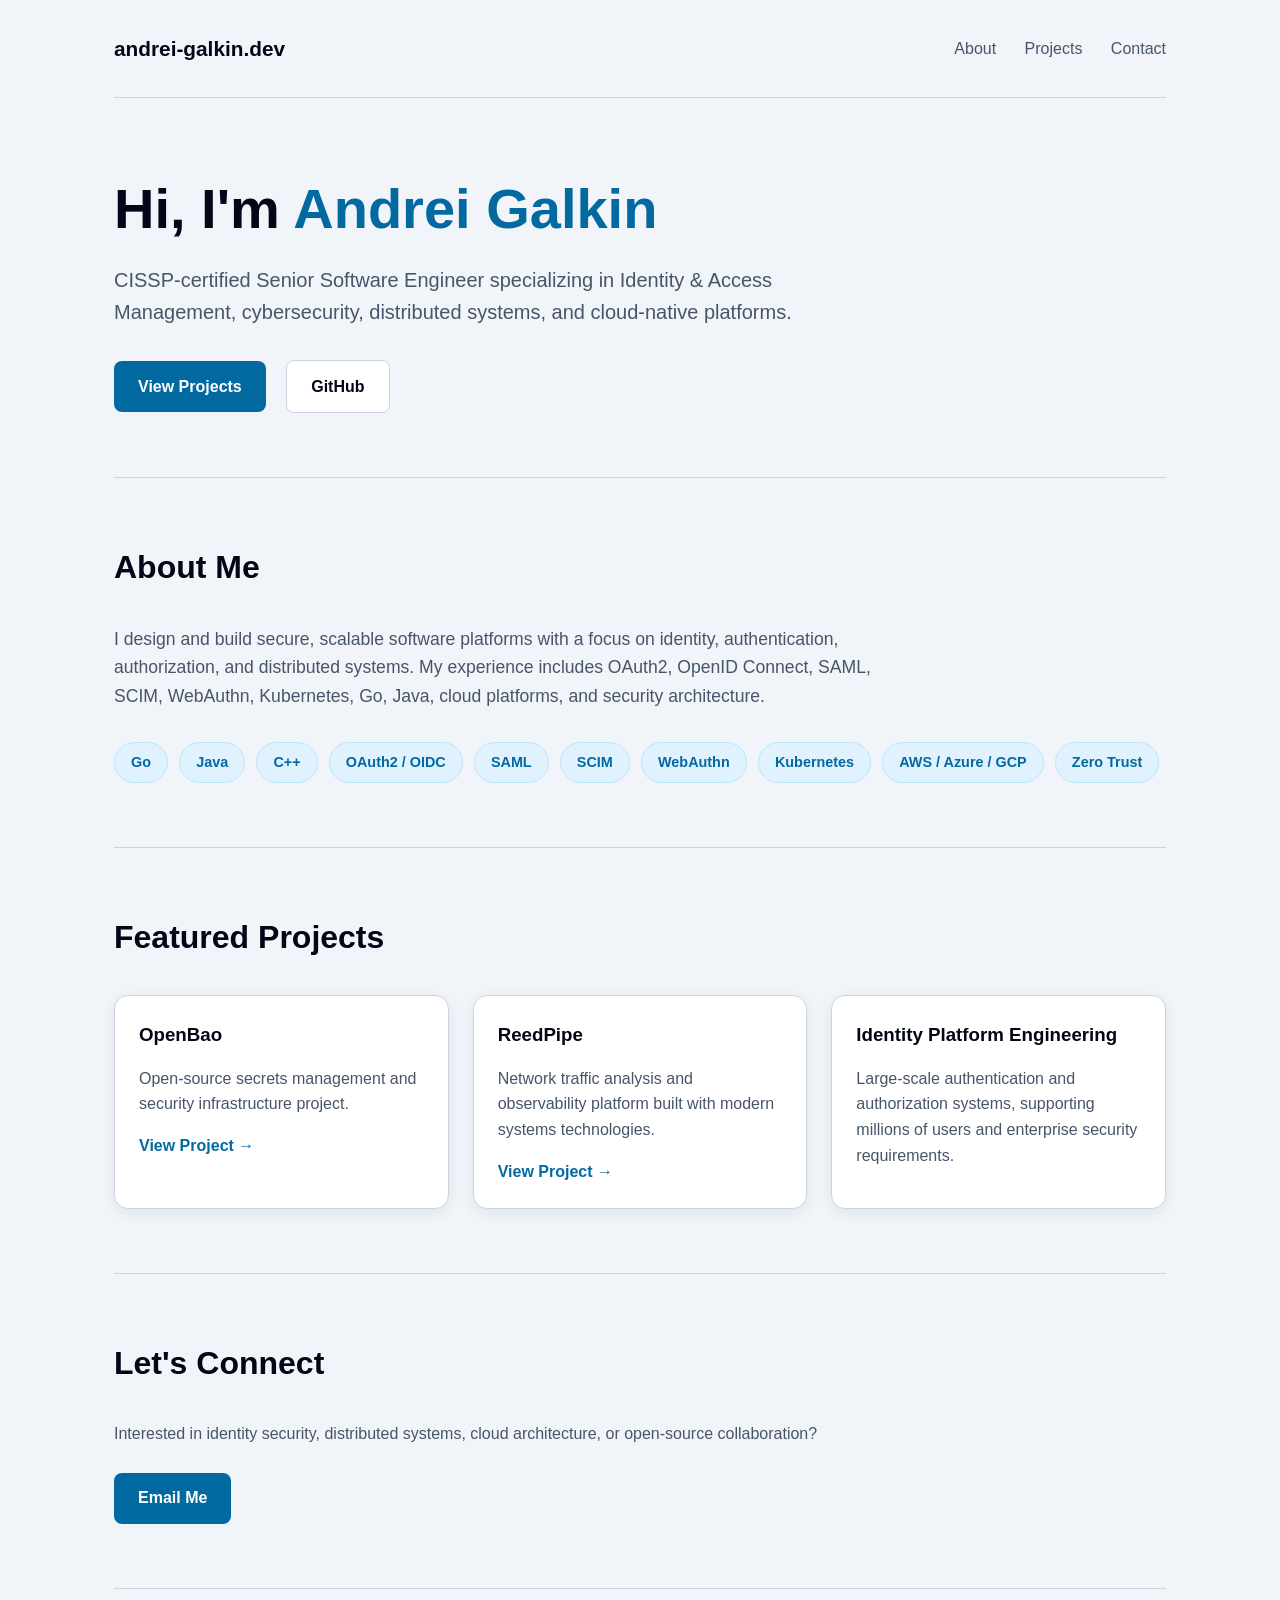
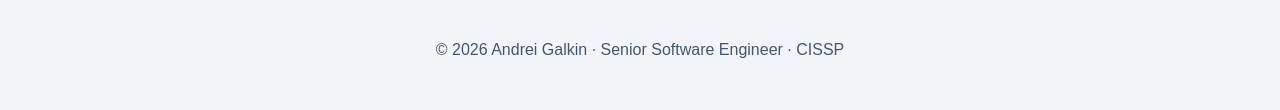
==== index.html @ 00a334cd "index page" ====
<!doctype html>
<html lang="en">
  <head>
    <meta charset="UTF-8" />

    <meta name="viewport" content="width=device-width, initial-scale=1.0" />

    <title>
      Andrei Galkin | Senior Software Engineer | Identity & Security
    </title>

    <meta
      name="description"
      content="Andrei Galkin is a CISSP-certified Senior Software Engineer specializing in identity platforms, cybersecurity, distributed systems, cloud-native technologies, and open-source projects."
    />

    <meta name="author" content="Andrei Galkin" />

    <meta
      property="og:title"
      content="Andrei Galkin | Senior Software Engineer"
    />
    <meta
      property="og:description"
      content="Identity, security, distributed systems, cloud-native engineering and open-source projects."
    />
    <meta property="og:url" content="https://andrei-galkin.dev" />

    <link rel="canonical" href="https://andrei-galkin.dev" />

    <style>
      :root {
        --bg: #f1f5f9;
        --card: #ffffff;
        --text: #0f172a;
        --heading: #020617;
        --muted: #475569;
        --border: #cbd5e1;
        --accent: #0369a1;
        --accent-light: #e0f2fe;
        --shadow: rgba(15, 23, 42, 0.08);
      }

      * {
        margin: 0;
        padding: 0;
        box-sizing: border-box;
      }

      body {
        font-family:
          Inter,
          -apple-system,
          BlinkMacSystemFont,
          "Segoe UI",
          Roboto,
          Helvetica,
          Arial,
          sans-serif;

        background: var(--bg);
        color: var(--text);
        line-height: 1.6;
      }

      .container {
        max-width: 1100px;
        margin: auto;
        padding: 0 1.5rem;
      }

      header {
        display: flex;
        justify-content: space-between;
        align-items: center;

        padding: 2rem 0;
      }

      .logo {
        font-size: 1.3rem;
        font-weight: 800;
        text-decoration: none;
        color: var(--heading);
      }

      nav a {
        color: var(--muted);
        text-decoration: none;
        margin-left: 1.5rem;
        font-weight: 500;
      }

      nav a:hover {
        color: var(--accent);
      }

      .hero {
        padding: 5rem 0 4rem;
      }

      .hero h1 {
        font-size: 3.5rem;
        line-height: 1.1;
        color: var(--heading);
      }

      .hero span {
        color: var(--accent);
      }

      .hero p {
        margin-top: 1.5rem;
        max-width: 750px;

        font-size: 1.25rem;
        color: var(--muted);
      }

      .buttons {
        margin-top: 2rem;
      }

      .btn {
        display: inline-block;

        background: var(--accent);
        color: white;

        padding: 0.8rem 1.5rem;

        border-radius: 8px;

        text-decoration: none;

        font-weight: 700;

        margin-right: 1rem;
      }

      .btn:hover {
        background: #075985;
      }

      .btn.secondary {
        background: white;

        color: var(--heading);

        border: 1px solid var(--border);
      }

      section {
        padding: 4rem 0;

        border-top: 1px solid var(--border);
      }

      h2 {
        color: var(--heading);

        font-size: 2rem;

        margin-bottom: 2rem;
      }

      .about {
        max-width: 800px;

        color: var(--muted);

        font-size: 1.1rem;
      }

      .skills {
        display: flex;

        flex-wrap: wrap;

        gap: 0.7rem;

        margin-top: 2rem;
      }

      .skill {
        background: var(--accent-light);

        color: var(--accent);

        border: 1px solid #bae6fd;

        padding: 0.5rem 1rem;

        border-radius: 999px;

        font-size: 0.9rem;

        font-weight: 600;
      }

      .projects {
        display: grid;

        grid-template-columns: repeat(auto-fit, minmax(280px, 1fr));

        gap: 1.5rem;
      }

      .card {
        background: var(--card);

        border: 1px solid var(--border);

        border-radius: 14px;

        padding: 1.5rem;

        box-shadow: 0 4px 15px var(--shadow);

        transition: 0.25s ease;
      }

      .card:hover {
        transform: translateY(-5px);

        box-shadow: 0 12px 30px rgba(15, 23, 42, 0.12);
      }

      .card h3 {
        color: var(--heading);
      }

      .card p {
        margin: 1rem 0;

        color: var(--muted);
      }

      .card a {
        color: var(--accent);

        font-weight: 600;

        text-decoration: none;
      }

      .contact {
        color: var(--muted);
      }

      footer {
        text-align: center;

        padding: 3rem 0;

        color: var(--muted);

        border-top: 1px solid var(--border);
      }

      @media (max-width: 700px) {
        header {
          flex-direction: column;

          gap: 1rem;
        }

        nav a {
          margin: 0 0.5rem;
        }

        .hero h1 {
          font-size: 2.5rem;
        }
      }
    </style>

    <script type="application/ld+json">
      {
        "@context": "https://schema.org",
        "@type": "Person",
        "name": "Andrei Galkin",
        "url": "https://andrei-galkin.dev",
        "jobTitle": "Senior Software Engineer",
        "sameAs": [
          "https://github.com/andrei-galkin",
          "https://www.linkedin.com/in/andrei-galkin-software-engineer/"
        ]
      }
    </script>
  </head>

  <body>
    <div class="container">
      <header>
        <a class="logo" href="/"> andrei-galkin.dev </a>

        <nav>
          <a href="#about">About</a>
          <a href="#projects">Projects</a>
          <a href="#contact">Contact</a>
        </nav>
      </header>

      <main>
        <section class="hero">
          <h1>Hi, I'm <span>Andrei Galkin</span></h1>

          <p>
            CISSP-certified Senior Software Engineer specializing in Identity &
            Access Management, cybersecurity, distributed systems, and
            cloud-native platforms.
          </p>

          <div class="buttons">
            <a class="btn" href="#projects"> View Projects </a>

            <a class="btn secondary" href="https://github.com/andrei-galkin">
              GitHub
            </a>
          </div>
        </section>

        <section id="about">
          <h2>About Me</h2>

          <p class="about">
            I design and build secure, scalable software platforms with a focus
            on identity, authentication, authorization, and distributed systems.
            My experience includes OAuth2, OpenID Connect, SAML, SCIM, WebAuthn,
            Kubernetes, Go, Java, cloud platforms, and security architecture.
          </p>

          <div class="skills">
            <span class="skill">Go</span>
            <span class="skill">Java</span>
            <span class="skill">C++</span>
            <span class="skill">OAuth2 / OIDC</span>
            <span class="skill">SAML</span>
            <span class="skill">SCIM</span>
            <span class="skill">WebAuthn</span>
            <span class="skill">Kubernetes</span>
            <span class="skill">AWS / Azure / GCP</span>
            <span class="skill">Zero Trust</span>
          </div>
        </section>

        <section id="projects">
          <h2>Featured Projects</h2>

          <div class="projects">
            <div class="card">
              <h3>OpenBao</h3>

              <p>
                Open-source secrets management and security infrastructure
                project.
              </p>

              <a href="https://github.com/openbao/openbao"> View Project → </a>
            </div>

            <div class="card">
              <h3>ReedPipe</h3>

              <p>
                Network traffic analysis and observability platform built with
                modern systems technologies.
              </p>

              <a href="https://github.com/andrei-galkin"> View Project → </a>
            </div>

            <div class="card">
              <h3>Identity Platform Engineering</h3>

              <p>
                Large-scale authentication and authorization systems, supporting
                millions of users and enterprise security requirements.
              </p>
            </div>
          </div>
        </section>

        <section id="contact">
          <h2>Let's Connect</h2>

          <p class="contact">
            Interested in identity security, distributed systems, cloud
            architecture, or open-source collaboration?
          </p>

          <br />

          <a class="btn" href="mailto:andron.galkin@gmail.com"> Email Me </a>
        </section>
      </main>

      <footer>© 2026 Andrei Galkin · Senior Software Engineer · CISSP</footer>
    </div>
  </body>
</html>
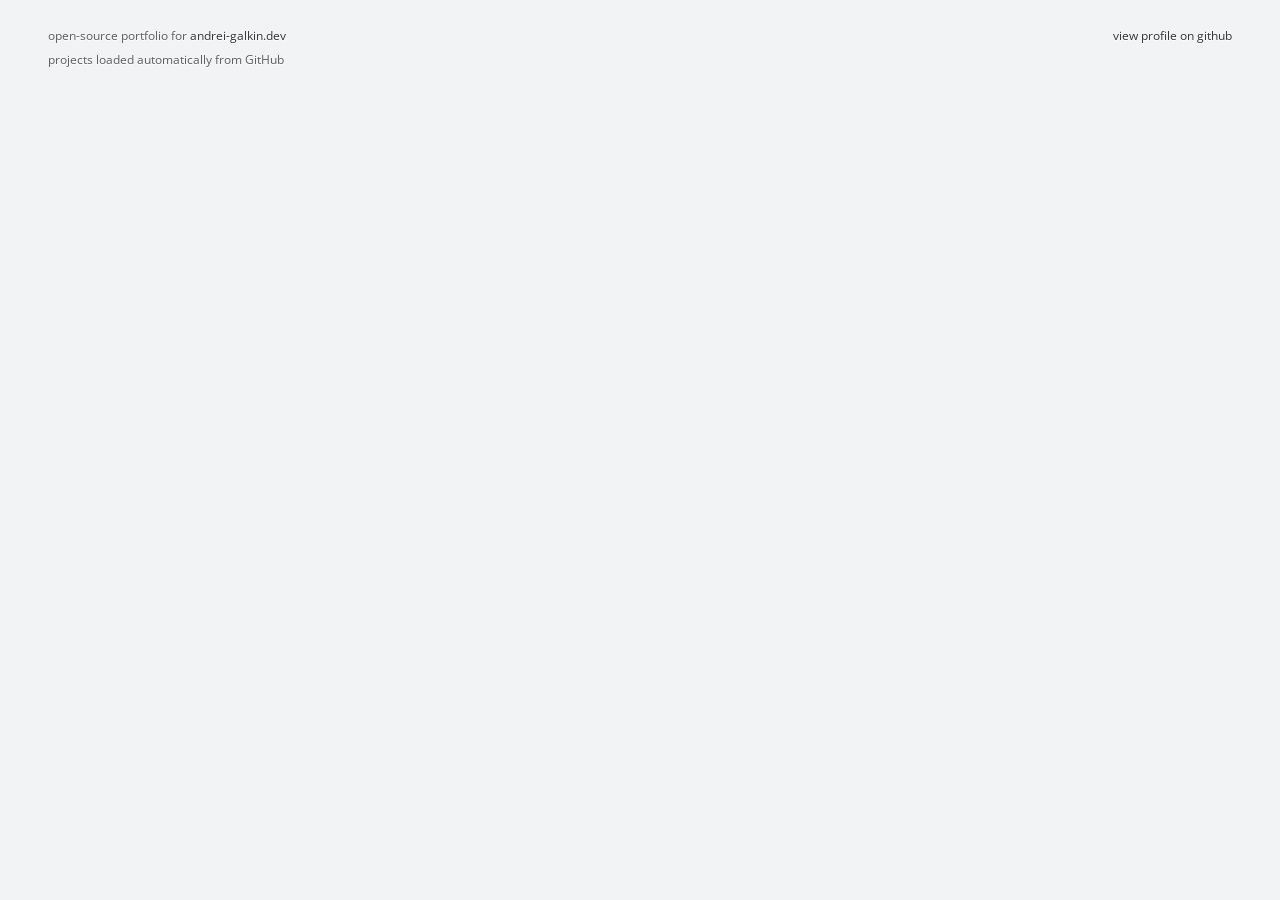
==== commit 5fc7382b: "my page update" ====
--- a/index.html
+++ b/index.html
@@ -1,402 +1,40 @@
-<!doctype html>
-<html lang="en">
-  <head>
-    <meta charset="UTF-8" />
-
-    <meta name="viewport" content="width=device-width, initial-scale=1.0" />
-
-    <title>
-      Andrei Galkin | Senior Software Engineer | Identity & Security
-    </title>
-
-    <meta
-      name="description"
-      content="Andrei Galkin is a CISSP-certified Senior Software Engineer specializing in identity platforms, cybersecurity, distributed systems, cloud-native technologies, and open-source projects."
-    />
-
-    <meta name="author" content="Andrei Galkin" />
-
-    <meta
-      property="og:title"
-      content="Andrei Galkin | Senior Software Engineer"
-    />
-    <meta
-      property="og:description"
-      content="Identity, security, distributed systems, cloud-native engineering and open-source projects."
-    />
-    <meta property="og:url" content="https://andrei-galkin.dev" />
-
-    <link rel="canonical" href="https://andrei-galkin.dev" />
-
-    <style>
-      :root {
-        --bg: #f1f5f9;
-        --card: #ffffff;
-        --text: #0f172a;
-        --heading: #020617;
-        --muted: #475569;
-        --border: #cbd5e1;
-        --accent: #0369a1;
-        --accent-light: #e0f2fe;
-        --shadow: rgba(15, 23, 42, 0.08);
-      }
-
-      * {
-        margin: 0;
-        padding: 0;
-        box-sizing: border-box;
-      }
-
-      body {
-        font-family:
-          Inter,
-          -apple-system,
-          BlinkMacSystemFont,
-          "Segoe UI",
-          Roboto,
-          Helvetica,
-          Arial,
-          sans-serif;
-
-        background: var(--bg);
-        color: var(--text);
-        line-height: 1.6;
-      }
-
-      .container {
-        max-width: 1100px;
-        margin: auto;
-        padding: 0 1.5rem;
-      }
-
-      header {
-        display: flex;
-        justify-content: space-between;
-        align-items: center;
-
-        padding: 2rem 0;
-      }
-
-      .logo {
-        font-size: 1.3rem;
-        font-weight: 800;
-        text-decoration: none;
-        color: var(--heading);
-      }
-
-      nav a {
-        color: var(--muted);
-        text-decoration: none;
-        margin-left: 1.5rem;
-        font-weight: 500;
-      }
-
-      nav a:hover {
-        color: var(--accent);
-      }
-
-      .hero {
-        padding: 5rem 0 4rem;
-      }
-
-      .hero h1 {
-        font-size: 3.5rem;
-        line-height: 1.1;
-        color: var(--heading);
-      }
-
-      .hero span {
-        color: var(--accent);
-      }
-
-      .hero p {
-        margin-top: 1.5rem;
-        max-width: 750px;
-
-        font-size: 1.25rem;
-        color: var(--muted);
-      }
-
-      .buttons {
-        margin-top: 2rem;
-      }
-
-      .btn {
-        display: inline-block;
-
-        background: var(--accent);
-        color: white;
-
-        padding: 0.8rem 1.5rem;
-
-        border-radius: 8px;
-
-        text-decoration: none;
-
-        font-weight: 700;
-
-        margin-right: 1rem;
-      }
-
-      .btn:hover {
-        background: #075985;
-      }
-
-      .btn.secondary {
-        background: white;
-
-        color: var(--heading);
-
-        border: 1px solid var(--border);
-      }
-
-      section {
-        padding: 4rem 0;
-
-        border-top: 1px solid var(--border);
-      }
-
-      h2 {
-        color: var(--heading);
-
-        font-size: 2rem;
-
-        margin-bottom: 2rem;
-      }
-
-      .about {
-        max-width: 800px;
-
-        color: var(--muted);
-
-        font-size: 1.1rem;
-      }
-
-      .skills {
-        display: flex;
-
-        flex-wrap: wrap;
-
-        gap: 0.7rem;
-
-        margin-top: 2rem;
-      }
-
-      .skill {
-        background: var(--accent-light);
-
-        color: var(--accent);
-
-        border: 1px solid #bae6fd;
-
-        padding: 0.5rem 1rem;
-
-        border-radius: 999px;
-
-        font-size: 0.9rem;
-
-        font-weight: 600;
-      }
-
-      .projects {
-        display: grid;
-
-        grid-template-columns: repeat(auto-fit, minmax(280px, 1fr));
-
-        gap: 1.5rem;
-      }
-
-      .card {
-        background: var(--card);
-
-        border: 1px solid var(--border);
-
-        border-radius: 14px;
-
-        padding: 1.5rem;
-
-        box-shadow: 0 4px 15px var(--shadow);
-
-        transition: 0.25s ease;
-      }
-
-      .card:hover {
-        transform: translateY(-5px);
-
-        box-shadow: 0 12px 30px rgba(15, 23, 42, 0.12);
-      }
-
-      .card h3 {
-        color: var(--heading);
-      }
-
-      .card p {
-        margin: 1rem 0;
-
-        color: var(--muted);
-      }
-
-      .card a {
-        color: var(--accent);
-
-        font-weight: 600;
-
-        text-decoration: none;
-      }
-
-      .contact {
-        color: var(--muted);
-      }
-
-      footer {
-        text-align: center;
-
-        padding: 3rem 0;
-
-        color: var(--muted);
-
-        border-top: 1px solid var(--border);
-      }
-
-      @media (max-width: 700px) {
-        header {
-          flex-direction: column;
-
-          gap: 1rem;
-        }
-
-        nav a {
-          margin: 0 0.5rem;
-        }
-
-        .hero h1 {
-          font-size: 2.5rem;
-        }
-      }
-    </style>
-
-    <script type="application/ld+json">
-      {
-        "@context": "https://schema.org",
-        "@type": "Person",
-        "name": "Andrei Galkin",
-        "url": "https://andrei-galkin.dev",
-        "jobTitle": "Senior Software Engineer",
-        "sameAs": [
-          "https://github.com/andrei-galkin",
-          "https://www.linkedin.com/in/andrei-galkin-software-engineer/"
-        ]
-      }
-    </script>
-  </head>
-
-  <body>
-    <div class="container">
-      <header>
-        <a class="logo" href="/"> andrei-galkin.dev </a>
-
-        <nav>
-          <a href="#about">About</a>
-          <a href="#projects">Projects</a>
-          <a href="#contact">Contact</a>
-        </nav>
-      </header>
-
-      <main>
-        <section class="hero">
-          <h1>Hi, I'm <span>Andrei Galkin</span></h1>
-
-          <p>
-            CISSP-certified Senior Software Engineer specializing in Identity &
-            Access Management, cybersecurity, distributed systems, and
-            cloud-native platforms.
-          </p>
-
-          <div class="buttons">
-            <a class="btn" href="#projects"> View Projects </a>
-
-            <a class="btn secondary" href="https://github.com/andrei-galkin">
-              GitHub
-            </a>
-          </div>
-        </section>
-
-        <section id="about">
-          <h2>About Me</h2>
-
-          <p class="about">
-            I design and build secure, scalable software platforms with a focus
-            on identity, authentication, authorization, and distributed systems.
-            My experience includes OAuth2, OpenID Connect, SAML, SCIM, WebAuthn,
-            Kubernetes, Go, Java, cloud platforms, and security architecture.
-          </p>
-
-          <div class="skills">
-            <span class="skill">Go</span>
-            <span class="skill">Java</span>
-            <span class="skill">C++</span>
-            <span class="skill">OAuth2 / OIDC</span>
-            <span class="skill">SAML</span>
-            <span class="skill">SCIM</span>
-            <span class="skill">WebAuthn</span>
-            <span class="skill">Kubernetes</span>
-            <span class="skill">AWS / Azure / GCP</span>
-            <span class="skill">Zero Trust</span>
-          </div>
-        </section>
-
-        <section id="projects">
-          <h2>Featured Projects</h2>
-
-          <div class="projects">
-            <div class="card">
-              <h3>OpenBao</h3>
-
-              <p>
-                Open-source secrets management and security infrastructure
-                project.
-              </p>
-
-              <a href="https://github.com/openbao/openbao"> View Project → </a>
-            </div>
-
-            <div class="card">
-              <h3>ReedPipe</h3>
-
-              <p>
-                Network traffic analysis and observability platform built with
-                modern systems technologies.
-              </p>
-
-              <a href="https://github.com/andrei-galkin"> View Project → </a>
-            </div>
-
-            <div class="card">
-              <h3>Identity Platform Engineering</h3>
-
-              <p>
-                Large-scale authentication and authorization systems, supporting
-                millions of users and enterprise security requirements.
-              </p>
-            </div>
-          </div>
-        </section>
-
-        <section id="contact">
-          <h2>Let's Connect</h2>
-
-          <p class="contact">
-            Interested in identity security, distributed systems, cloud
-            architecture, or open-source collaboration?
-          </p>
-
-          <br />
-
-          <a class="btn" href="mailto:andron.galkin@gmail.com"> Email Me </a>
-        </section>
-      </main>
-
-      <footer>© 2026 Andrei Galkin · Senior Software Engineer · CISSP</footer>
-    </div>
-  </body>
-</html>
+<!doctype html>
+<!--[if lt IE 7]>      <html class="ie6"> <![endif]-->
+<!--[if IE 7]>         <html class="ie7"> <![endif]-->
+<!--[if IE 8]>         <html class="ie8"> <![endif]-->
+<!--[if gt IE 8]><!--> <html lang="en"> <!--<![endif]-->
+<head>
+  <meta charset="utf-8">
+  <meta http-equiv="X-UA-Compatible" content="IE=edge,chrome=1">
+  <meta name="viewport" content="width=device-width, initial-scale=1">
+  <meta name="author" content="Andrei Galkin">
+  <meta name="description" content="Andrei Galkin's open-source portfolio and public GitHub projects.">
+  <meta property="og:title" content="Andrei Galkin">
+  <meta property="og:description" content="Andrei Galkin's Open Source Portfolio">
+  <meta property="og:image" content="https://avatars.githubusercontent.com/u/6404504?v=4">
+  <meta property="og:url" content="https://andrei-galkin.dev/">
+  <meta name="twitter:card" content="summary">
+  <meta name="twitter:title" content="Andrei Galkin">
+  <meta name="twitter:description" content="Andrei Galkin's Open Source Portfolio">
+  <title>Andrei Galkin - Portfolio</title>
+  <link rel="canonical" href="https://andrei-galkin.dev/">
+  <link href="https://fonts.googleapis.com/css?family=Open+Sans:400,700" rel="stylesheet" type="text/css">
+  <link rel="stylesheet" href="assets/css/style.css">
+  <script src="https://ajax.googleapis.com/ajax/libs/jquery/1.9.1/jquery.min.js"></script>
+  <script src="assets/js/aura.js"></script>
+  <script src="assets/js/app.js"></script>
+</head>
+<body>
+  <section class="container">
+    <div id="items" class="items">
+      <header data-aura-style="complete" data-aura-widget="user" data-aura-user="andrei-galkin"></header>
+      <ul data-aura-widget="repos" data-aura-user="andrei-galkin"></ul>
+    </div>
+    <footer class="footer">
+      <p class="float-right"><a href="https://github.com/andrei-galkin">view profile on github</a></p>
+      <p>open-source portfolio for <a href="https://andrei-galkin.dev/">andrei-galkin.dev</a></p>
+      <p>projects loaded automatically from GitHub</p>
+    </footer>
+  </section>
+</body>
+</html>
--- a/assets/css/style.css
+++ b/assets/css/style.css
@@ -0,0 +1 @@
+html,body,div,span,applet,object,iframe,h1,h2,h3,h4,h5,h6,p,blockquote,pre,a,abbr,acronym,address,big,cite,code,del,dfn,em,img,ins,kbd,q,s,samp,small,strike,strong,sub,sup,tt,var,b,u,i,center,dl,dt,dd,ol,ul,li,fieldset,form,label,legend,table,caption,tbody,tfoot,thead,tr,th,td,article,aside,canvas,details,embed,figure,figcaption,footer,header,hgroup,menu,nav,output,ruby,section,summary,time,mark,audio,video{margin:0;padding:0;border:0;font:inherit;font-size:100%;vertical-align:baseline}html{line-height:1}ol,ul{list-style:none}table{border-collapse:collapse;border-spacing:0}caption,th,td{text-align:left;font-weight:normal;vertical-align:middle}q,blockquote{quotes:none}q:before,q:after,blockquote:before,blockquote:after{content:"";content:none}a img{border:none}article,aside,details,figcaption,figure,footer,header,hgroup,menu,nav,section,summary{display:block}html{font-size:100%;line-height:1.5em}*{-webkit-box-sizing:border-box;-moz-box-sizing:border-box;box-sizing:border-box}body{font:16px/24px "Open sans",sans-serif;color:#333;text-rendering:optimizelegibility;-webkit-font-smoothing:antialiased;background-color:#f1f3f5}a{text-decoration:none}a:hover{color:#008cdd}strong{font-weight:bold}em{font-style:italic}.md{*zoom:1;display:block}.md:after{content:"";display:table;clear:both}.md .bd{overflow:hidden}.md .img{float:left;margin-right:20px}.md .img img{display:block}.md.md-10 .img{margin-right:10px}.md-rev{*zoom:1;display:block}.md-rev:after{content:"";display:table;clear:both}.md-rev .bd{overflow:hidden}.md-rev .img{float:right;margin-left:20px}.md-rev .img img{display:block}.md-rev.md-10 .img{margin-left:10px}.stat-number{font-size:1em;line-height:1.5em}.stat-label{font-size:0.75em;line-height:2em;display:block}.list-stat{position:relative;display:table;width:100%;table-layout:fixed;text-align:center}.list-stat .stat-number{font-size:1.25em;line-height:1.2em;display:block}.list-stat .stat-label{font-size:0.75em;line-height:2em;opacity:.75}.list-stat li{position:relative;display:table-cell}.list-stat li+li:before{content:"";position:absolute;top:0px;bottom:0px;left:0px;width:1px;background:rgba(0,0,0,0.05)}.btn{font-family:inherit;font-size:100%;margin:0;line-height:normal;text-transform:none;-webkit-appearance:none;position:relative;margin-bottom:0em;font-size:0.8125em;line-height:1.846153846153846em;border-width:0em;border-style:solid;padding:1.125em;-webkit-background-clip:padding;-moz-background-clip:padding;background-clip:padding-box;display:inline-block;border-radius:4px;cursor:pointer;width:auto;text-decoration:none;text-shadow:none!important;box-shadow:inset 0 0 0 1px #004b77,inset 0 2px 0 0 #2bb1ff;background-color:#008cdd;background-image:-webkit-gradient(linear, 50% 0%, 50% 100%, color-stop(0%, rgba(255,255,255,0.1)), color-stop(100%, rgba(0,0,0,0.1)));background-image:-webkit-linear-gradient(rgba(255,255,255,0.1),rgba(0,0,0,0.1));background-image:-moz-linear-gradient(rgba(255,255,255,0.1),rgba(0,0,0,0.1));background-image:-o-linear-gradient(rgba(255,255,255,0.1),rgba(0,0,0,0.1));background-image:linear-gradient(rgba(255,255,255,0.1),rgba(0,0,0,0.1));border-color:#004b77;color:#fff}.btn:hover{box-shadow:inset 0 0 0 1px #004b77,inset 0 2px 0 0 #009cf7;background-color:#007cc4;color:#fff}.btn:active{-webkit-box-shadow:inset 0 0 0 1px #004b77,inset 0 0 9px 4px #0072b4,inset 0 0 9px 4px #0072b4;-moz-box-shadow:inset 0 0 0 1px #004b77,inset 0 0 9px 4px #0072b4,inset 0 0 9px 4px #0072b4;box-shadow:inset 0 0 0 1px #004b77,inset 0 0 9px 4px #0072b4,inset 0 0 9px 4px #0072b4}.btn:hover{text-decoration:none}.btn.small{font-size:0.75em;line-height:2em;border-width:0em;border-style:solid;padding:0.75em;padding-left:1em;padding-right:1em}.btn.large{font-size:1em;line-height:1.5em;border-width:0em;border-style:solid;padding:1.125em;padding-left:1.5em;padding-right:1.5em}.btn.big{font-size:1.25em;line-height:1.2em;border-width:0em;border-style:solid;padding:0.75em;padding-left:2.5em;padding-right:2.5em}.btn.block{display:block}[class*="btn"]+[class*="btn"]{margin-left:.5em}.float-right{float:right}.float-left{float:left}.upper{text-transform:uppercase}.small,small{font-size:0.6875em;line-height:2.1818181818181817em}.align-right{text-align:right}.align-left{text-align:left}.align-center,.btn{text-align:center}.bold,.btn,.meta,.item .title,.item--profile .front .profile-name,.profile-name{font-weight:bold}.italic{font-style:italic}.stat-label,.simple-list--complete li,.list p,.item .title,.item .url,.item--profile .front .profile-name,.profile-name,.profile-meta,.profile-company{text-overflow:ellipsis;overflow:hidden;white-space:nowrap}.stat-label,.simple-list li,.item .simple-list--complete li a,.item .date,.profile-meta,.profile-company{color:#909090}.meta{color:#b2b2b2}.footer,.list,.item .description{color:#5d5d5d}.bar-title a,.item--profile .front .profile-name{color:#fff}.icon{text-indent:-119988px;overflow:hidden;text-align:left;width:16px;height:16px;display:block;float:left;background-color:transparent;background-position:0 0;background-repeat:no-repeat;font-size:1px;line-height:1px;vertical-align:middle}i.icon,img.icon{display:inline-block;float:none;text-indent:0;max-width:none}.icon-sprite,.icon-fork,.icon-star{background:url('../images/icon-s36a4c966bb.png') no-repeat}.icon-fork{background-position:0 0;height:16px;width:16px}.icon-star{background-position:0 -16px;height:16px;width:16px}.container{margin:1em}.footer{max-width:76em;margin:0 auto;text-shadow:0 1px 0 #fff;padding:0 1em}.footer p{font-size:0.75em;line-height:2em}.footer a{color:#333}.footer a:hover{text-decoration:underline}.items{*zoom:1;padding:0.5em 0 0 0.5em;max-width:76em;margin:0 auto}.items:after{content:"";display:table;clear:both}.items [aura-hull-widget]{display:inline}.shape{position:relative;width:100%}.item{padding:0 0.5em 0.5em 0}.item .content{padding:1em}.item .content>:last-child{margin-bottom:0em}.item:hover .title,.item .content a:not(.btn){color:#008cdd}.item-content{-webkit-background-clip:padding;-moz-background-clip:padding;background-clip:padding-box;overflow:hidden;background-color:#fff;border:1px solid #ddd;box-shadow:0 1px 1px rgba(0,0,0,0.05);border-radius:4px;display:block}.item-content[data-href]{cursor:pointer}.bar{background-color:#98a7b5;color:#fff;padding:1em;border:4px 4px 0 0}.bar-title{font-size:1em;line-height:1.5em}.bar-title a{font-size:0.8125em;line-height:1.846153846153846em;opacity:.7}.bar-title a:hover{opacity:1}.metas{background-image:-webkit-gradient(linear, 50% 0%, 50% 100%, color-stop(0%, rgba(255,255,255,0)), color-stop(100%, rgba(255,255,255,0.5)));background-image:-webkit-linear-gradient(rgba(255,255,255,0),rgba(255,255,255,0.5));background-image:-moz-linear-gradient(rgba(255,255,255,0),rgba(255,255,255,0.5));background-image:-o-linear-gradient(rgba(255,255,255,0),rgba(255,255,255,0.5));background-image:linear-gradient(rgba(255,255,255,0),rgba(255,255,255,0.5));padding:0 1em;border-top:1px solid #ddd;background-color:#f1f3f5;background-size:100% 1.1875em;background-repeat:no-repeat;background-position:0 100%;box-shadow:inset 0 1px 0 #fff,0 1px 1px rgba(0,0,0,0.05);text-shadow:0 1px 0 rgba(255,255,255,0.5);border-radius:0 0 4px 4px}.meta{position:relative;font-size:0.75em;line-height:2em;display:inline-block;padding:0.5em 0}.meta+.meta{margin-left:1em}.meta--fork .icon-fork{position:relative;top:-2px;opacity:.25}.meta--star .icon-star{position:relative;top:-2px;opacity:.25}.simple-list li{margin-bottom:0.375em;font-size:1em;line-height:1.5em}.simple-list li span{font-size:0.875em;line-height:1.7142857142857142em}.simple-list--complete li{font-size:0.8125em;line-height:1.846153846153846em;margin-bottom:0.15000000000000002em}.simple-list--complete .icon{opacity:.25;margin-right:6px;position:relative;top:-2px}.list{margin-top:0.75em;margin-bottom:0em}.list li{margin-bottom:0.375em}.list .list-title{font-size:0.875em;line-height:1.7142857142857142em}.list p{font-size:0.6875em;line-height:2.1818181818181817em;margin-bottom:0em}.item .title{font-size:1em;line-height:1.5em;color:#333;margin-bottom:0em}.item .url{font-size:0.75em;line-height:2em;margin-bottom:0em;color:#008cdd;display:inline-block;max-width:100%}.item .url:hover{text-decoration:underline}.item .date{margin-bottom:0em;display:block}.item .description{font-size:0.875em;line-height:1.7142857142857142em;margin-top:0.75em;margin-bottom:0em}.item .description+.date{margin-top:0.75em}.item--centered .shape{height:0;padding:0 0 50% 0}.item--centered .content{position:absolute;top:0px;left:0px;text-align:center;padding:0;width:100%;height:100%}.item--centered .content:before{content:'';display:inline-block;height:100%;vertical-align:middle;margin-right:-0.25em}.item--centered .item-content{position:absolute;top:0px;right:0px;bottom:0px;left:0px}.item--centered .centered{display:inline-block;vertical-align:middle}.item--profile{position:relative;-webkit-perspective:800px;-moz-perspective:800px;-ms-perspective:800px;-o-perspective:800px;perspective:800px;z-index:4}.item--profile.item--profile--complete{cursor:pointer}.item--profile.flipped .shape{-webkit-transform:rotateY(-180deg);-moz-transform:rotateY(-180deg);-ms-transform:rotateY(-180deg);-o-transform:rotateY(-180deg);transform:rotateY(-180deg)}.item--profile .shape{height:0;padding:0 0 100% 0;-webkit-transform-style:preserve-3d;-moz-transform-style:preserve-3d;-ms-transform-style:preserve-3d;-o-transform-style:preserve-3d;transform-style:preserve-3d;-webkit-transition:-webkit-transform 500ms ease-in-out;-moz-transition:-moz-transform 500ms ease-in-out;-o-transition:-o-transform 500ms ease-in-out;transition:transform 500ms ease-in-out}.item--profile .item-content{-webkit-backface-visibility:hidden;-moz-backface-visibility:hidden;-ms-backface-visibility:hidden;-o-backface-visibility:hidden;backface-visibility:hidden}.item--profile .front{z-index:1}.item--profile .back{-webkit-transform:rotateY(-180deg);-moz-transform:rotateY(-180deg);-ms-transform:rotateY(-180deg);-o-transform:rotateY(-180deg);transform:rotateY(-180deg);background:#fff;z-index:2}.item--profile .content{position:absolute;top:0px;left:0px;width:100%;height:100%}.item--profile .item-content{position:absolute;top:0px;right:0px;bottom:0px;left:0px;background-position:50% 50%;background-repeat:no-repeat;background-size:cover}.item--profile .front .profile-name{font-size:1.125em;line-height:1.3333333333333333em;padding:0.5em}.profile-gradient{position:absolute;bottom:0px;left:0px;background-image:-webkit-gradient(linear, 50% 0%, 50% 100%, color-stop(0%, transparent), color-stop(100%, rgba(0,0,0,0.3)));background-image:-webkit-linear-gradient(transparent,rgba(0,0,0,0.3));background-image:-moz-linear-gradient(transparent,rgba(0,0,0,0.3));background-image:-o-linear-gradient(transparent,rgba(0,0,0,0.3));background-image:linear-gradient(transparent,rgba(0,0,0,0.3));-webkit-transform:translateZ(0);-moz-transform:translateZ(0);-ms-transform:translateZ(0);-o-transform:translateZ(0);transform:translateZ(0);color:#fff;width:100%;border-radius:0 0 4px 4px;padding:0.5em}.profile-header{margin-bottom:0.75em}.profil-external{opacity:.25}.profil-external:hover{opacity:.5}.profile-picture{position:relative;-webkit-background-clip:padding;-moz-background-clip:padding;background-clip:padding-box;display:block;width:50px;height:50px;border-radius:4px;overflow:hidden;box-shadow:0 1px 1px #fff}.profile-picture:before{position:absolute;top:0px;right:0px;bottom:0px;left:0px;content:"";display:block;border-radius:4px;box-shadow:inset 0 1px 1px rgba(0,0,0,0.25);z-index:2}.profile-picture img{position:relative;border-radius:4px;z-index:1;display:block;max-width:100%}.profile-name{font-size:1em;line-height:1.5em;margin-top:0.15000000000000002em;color:#333}.profile-meta,.profile-company{font-size:0.8125em;line-height:1.3846153846153846em;display:block}.list-stat--complete{margin-top:0em;padding-top:0.75em;padding-bottom:0.75em;margin-bottom:0em}@media all and (min-width: 33em){.item{width:50%;float:left}.item--centered .shape,.shape{height:0;padding:0 0 100% 0}.item-content{position:absolute;top:0px;right:0px;bottom:0px;left:0px}.item-content footer{position:absolute;right:0px;bottom:0px;left:0px}}@media all and (min-width: 44em){.item{width:33.3333333%}.item--wide{width:66.6666666666%}.item--wide .shape{padding:0 0 50% 0}}@media all and (min-width: 66em){.item{width:25%}.item--wide{width:50%}}
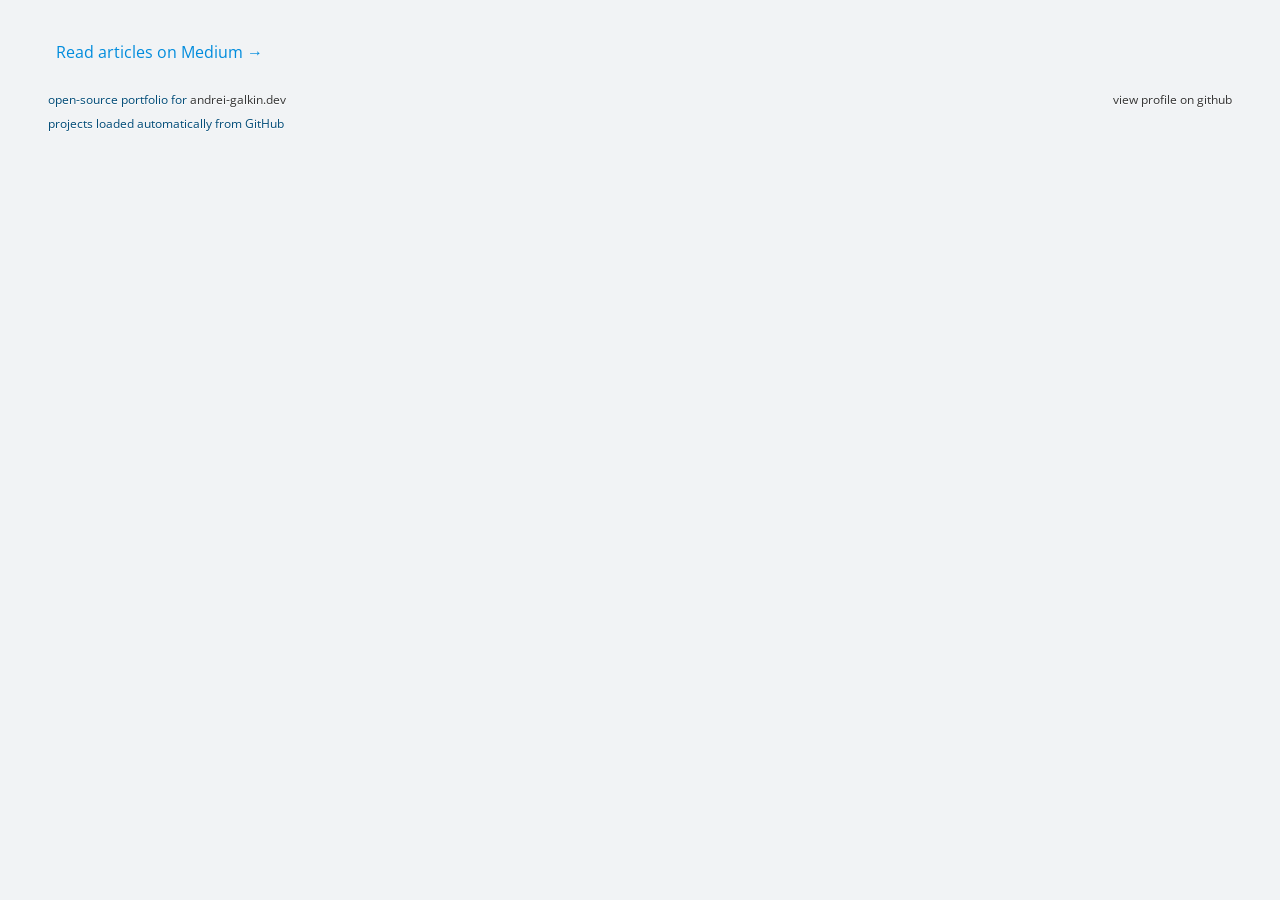
==== commit cb2f6041: "Add articles widget and integrate Medium RSS feed for dynamic content" ====
--- a/index.html
+++ b/index.html
@@ -29,6 +29,7 @@
     <div id="items" class="items">
       <header data-aura-style="complete" data-aura-widget="user" data-aura-user="andrei-galkin"></header>
       <ul data-aura-widget="repos" data-aura-user="andrei-galkin"></ul>
+      <ul data-aura-widget="articles"></ul>
     </div>
     <footer class="footer">
       <p class="float-right"><a href="https://github.com/andrei-galkin">view profile on github</a></p>
--- a/assets/css/style.css
+++ b/assets/css/style.css
@@ -1 +1,938 @@
-html,body,div,span,applet,object,iframe,h1,h2,h3,h4,h5,h6,p,blockquote,pre,a,abbr,acronym,address,big,cite,code,del,dfn,em,img,ins,kbd,q,s,samp,small,strike,strong,sub,sup,tt,var,b,u,i,center,dl,dt,dd,ol,ul,li,fieldset,form,label,legend,table,caption,tbody,tfoot,thead,tr,th,td,article,aside,canvas,details,embed,figure,figcaption,footer,header,hgroup,menu,nav,output,ruby,section,summary,time,mark,audio,video{margin:0;padding:0;border:0;font:inherit;font-size:100%;vertical-align:baseline}html{line-height:1}ol,ul{list-style:none}table{border-collapse:collapse;border-spacing:0}caption,th,td{text-align:left;font-weight:normal;vertical-align:middle}q,blockquote{quotes:none}q:before,q:after,blockquote:before,blockquote:after{content:"";content:none}a img{border:none}article,aside,details,figcaption,figure,footer,header,hgroup,menu,nav,section,summary{display:block}html{font-size:100%;line-height:1.5em}*{-webkit-box-sizing:border-box;-moz-box-sizing:border-box;box-sizing:border-box}body{font:16px/24px "Open sans",sans-serif;color:#333;text-rendering:optimizelegibility;-webkit-font-smoothing:antialiased;background-color:#f1f3f5}a{text-decoration:none}a:hover{color:#008cdd}strong{font-weight:bold}em{font-style:italic}.md{*zoom:1;display:block}.md:after{content:"";display:table;clear:both}.md .bd{overflow:hidden}.md .img{float:left;margin-right:20px}.md .img img{display:block}.md.md-10 .img{margin-right:10px}.md-rev{*zoom:1;display:block}.md-rev:after{content:"";display:table;clear:both}.md-rev .bd{overflow:hidden}.md-rev .img{float:right;margin-left:20px}.md-rev .img img{display:block}.md-rev.md-10 .img{margin-left:10px}.stat-number{font-size:1em;line-height:1.5em}.stat-label{font-size:0.75em;line-height:2em;display:block}.list-stat{position:relative;display:table;width:100%;table-layout:fixed;text-align:center}.list-stat .stat-number{font-size:1.25em;line-height:1.2em;display:block}.list-stat .stat-label{font-size:0.75em;line-height:2em;opacity:.75}.list-stat li{position:relative;display:table-cell}.list-stat li+li:before{content:"";position:absolute;top:0px;bottom:0px;left:0px;width:1px;background:rgba(0,0,0,0.05)}.btn{font-family:inherit;font-size:100%;margin:0;line-height:normal;text-transform:none;-webkit-appearance:none;position:relative;margin-bottom:0em;font-size:0.8125em;line-height:1.846153846153846em;border-width:0em;border-style:solid;padding:1.125em;-webkit-background-clip:padding;-moz-background-clip:padding;background-clip:padding-box;display:inline-block;border-radius:4px;cursor:pointer;width:auto;text-decoration:none;text-shadow:none!important;box-shadow:inset 0 0 0 1px #004b77,inset 0 2px 0 0 #2bb1ff;background-color:#008cdd;background-image:-webkit-gradient(linear, 50% 0%, 50% 100%, color-stop(0%, rgba(255,255,255,0.1)), color-stop(100%, rgba(0,0,0,0.1)));background-image:-webkit-linear-gradient(rgba(255,255,255,0.1),rgba(0,0,0,0.1));background-image:-moz-linear-gradient(rgba(255,255,255,0.1),rgba(0,0,0,0.1));background-image:-o-linear-gradient(rgba(255,255,255,0.1),rgba(0,0,0,0.1));background-image:linear-gradient(rgba(255,255,255,0.1),rgba(0,0,0,0.1));border-color:#004b77;color:#fff}.btn:hover{box-shadow:inset 0 0 0 1px #004b77,inset 0 2px 0 0 #009cf7;background-color:#007cc4;color:#fff}.btn:active{-webkit-box-shadow:inset 0 0 0 1px #004b77,inset 0 0 9px 4px #0072b4,inset 0 0 9px 4px #0072b4;-moz-box-shadow:inset 0 0 0 1px #004b77,inset 0 0 9px 4px #0072b4,inset 0 0 9px 4px #0072b4;box-shadow:inset 0 0 0 1px #004b77,inset 0 0 9px 4px #0072b4,inset 0 0 9px 4px #0072b4}.btn:hover{text-decoration:none}.btn.small{font-size:0.75em;line-height:2em;border-width:0em;border-style:solid;padding:0.75em;padding-left:1em;padding-right:1em}.btn.large{font-size:1em;line-height:1.5em;border-width:0em;border-style:solid;padding:1.125em;padding-left:1.5em;padding-right:1.5em}.btn.big{font-size:1.25em;line-height:1.2em;border-width:0em;border-style:solid;padding:0.75em;padding-left:2.5em;padding-right:2.5em}.btn.block{display:block}[class*="btn"]+[class*="btn"]{margin-left:.5em}.float-right{float:right}.float-left{float:left}.upper{text-transform:uppercase}.small,small{font-size:0.6875em;line-height:2.1818181818181817em}.align-right{text-align:right}.align-left{text-align:left}.align-center,.btn{text-align:center}.bold,.btn,.meta,.item .title,.item--profile .front .profile-name,.profile-name{font-weight:bold}.italic{font-style:italic}.stat-label,.simple-list--complete li,.list p,.item .title,.item .url,.item--profile .front .profile-name,.profile-name,.profile-meta,.profile-company{text-overflow:ellipsis;overflow:hidden;white-space:nowrap}.stat-label,.simple-list li,.item .simple-list--complete li a,.item .date,.profile-meta,.profile-company{color:#909090}.meta{color:#b2b2b2}.footer,.list,.item .description{color:#5d5d5d}.bar-title a,.item--profile .front .profile-name{color:#fff}.icon{text-indent:-119988px;overflow:hidden;text-align:left;width:16px;height:16px;display:block;float:left;background-color:transparent;background-position:0 0;background-repeat:no-repeat;font-size:1px;line-height:1px;vertical-align:middle}i.icon,img.icon{display:inline-block;float:none;text-indent:0;max-width:none}.icon-sprite,.icon-fork,.icon-star{background:url('../images/icon-s36a4c966bb.png') no-repeat}.icon-fork{background-position:0 0;height:16px;width:16px}.icon-star{background-position:0 -16px;height:16px;width:16px}.container{margin:1em}.footer{max-width:76em;margin:0 auto;text-shadow:0 1px 0 #fff;padding:0 1em}.footer p{font-size:0.75em;line-height:2em}.footer a{color:#333}.footer a:hover{text-decoration:underline}.items{*zoom:1;padding:0.5em 0 0 0.5em;max-width:76em;margin:0 auto}.items:after{content:"";display:table;clear:both}.items [aura-hull-widget]{display:inline}.shape{position:relative;width:100%}.item{padding:0 0.5em 0.5em 0}.item .content{padding:1em}.item .content>:last-child{margin-bottom:0em}.item:hover .title,.item .content a:not(.btn){color:#008cdd}.item-content{-webkit-background-clip:padding;-moz-background-clip:padding;background-clip:padding-box;overflow:hidden;background-color:#fff;border:1px solid #ddd;box-shadow:0 1px 1px rgba(0,0,0,0.05);border-radius:4px;display:block}.item-content[data-href]{cursor:pointer}.bar{background-color:#98a7b5;color:#fff;padding:1em;border:4px 4px 0 0}.bar-title{font-size:1em;line-height:1.5em}.bar-title a{font-size:0.8125em;line-height:1.846153846153846em;opacity:.7}.bar-title a:hover{opacity:1}.metas{background-image:-webkit-gradient(linear, 50% 0%, 50% 100%, color-stop(0%, rgba(255,255,255,0)), color-stop(100%, rgba(255,255,255,0.5)));background-image:-webkit-linear-gradient(rgba(255,255,255,0),rgba(255,255,255,0.5));background-image:-moz-linear-gradient(rgba(255,255,255,0),rgba(255,255,255,0.5));background-image:-o-linear-gradient(rgba(255,255,255,0),rgba(255,255,255,0.5));background-image:linear-gradient(rgba(255,255,255,0),rgba(255,255,255,0.5));padding:0 1em;border-top:1px solid #ddd;background-color:#f1f3f5;background-size:100% 1.1875em;background-repeat:no-repeat;background-position:0 100%;box-shadow:inset 0 1px 0 #fff,0 1px 1px rgba(0,0,0,0.05);text-shadow:0 1px 0 rgba(255,255,255,0.5);border-radius:0 0 4px 4px}.meta{position:relative;font-size:0.75em;line-height:2em;display:inline-block;padding:0.5em 0}.meta+.meta{margin-left:1em}.meta--fork .icon-fork{position:relative;top:-2px;opacity:.25}.meta--star .icon-star{position:relative;top:-2px;opacity:.25}.simple-list li{margin-bottom:0.375em;font-size:1em;line-height:1.5em}.simple-list li span{font-size:0.875em;line-height:1.7142857142857142em}.simple-list--complete li{font-size:0.8125em;line-height:1.846153846153846em;margin-bottom:0.15000000000000002em}.simple-list--complete .icon{opacity:.25;margin-right:6px;position:relative;top:-2px}.list{margin-top:0.75em;margin-bottom:0em}.list li{margin-bottom:0.375em}.list .list-title{font-size:0.875em;line-height:1.7142857142857142em}.list p{font-size:0.6875em;line-height:2.1818181818181817em;margin-bottom:0em}.item .title{font-size:1em;line-height:1.5em;color:#333;margin-bottom:0em}.item .url{font-size:0.75em;line-height:2em;margin-bottom:0em;color:#008cdd;display:inline-block;max-width:100%}.item .url:hover{text-decoration:underline}.item .date{margin-bottom:0em;display:block}.item .description{font-size:0.875em;line-height:1.7142857142857142em;margin-top:0.75em;margin-bottom:0em}.item .description+.date{margin-top:0.75em}.item--centered .shape{height:0;padding:0 0 50% 0}.item--centered .content{position:absolute;top:0px;left:0px;text-align:center;padding:0;width:100%;height:100%}.item--centered .content:before{content:'';display:inline-block;height:100%;vertical-align:middle;margin-right:-0.25em}.item--centered .item-content{position:absolute;top:0px;right:0px;bottom:0px;left:0px}.item--centered .centered{display:inline-block;vertical-align:middle}.item--profile{position:relative;-webkit-perspective:800px;-moz-perspective:800px;-ms-perspective:800px;-o-perspective:800px;perspective:800px;z-index:4}.item--profile.item--profile--complete{cursor:pointer}.item--profile.flipped .shape{-webkit-transform:rotateY(-180deg);-moz-transform:rotateY(-180deg);-ms-transform:rotateY(-180deg);-o-transform:rotateY(-180deg);transform:rotateY(-180deg)}.item--profile .shape{height:0;padding:0 0 100% 0;-webkit-transform-style:preserve-3d;-moz-transform-style:preserve-3d;-ms-transform-style:preserve-3d;-o-transform-style:preserve-3d;transform-style:preserve-3d;-webkit-transition:-webkit-transform 500ms ease-in-out;-moz-transition:-moz-transform 500ms ease-in-out;-o-transition:-o-transform 500ms ease-in-out;transition:transform 500ms ease-in-out}.item--profile .item-content{-webkit-backface-visibility:hidden;-moz-backface-visibility:hidden;-ms-backface-visibility:hidden;-o-backface-visibility:hidden;backface-visibility:hidden}.item--profile .front{z-index:1}.item--profile .back{-webkit-transform:rotateY(-180deg);-moz-transform:rotateY(-180deg);-ms-transform:rotateY(-180deg);-o-transform:rotateY(-180deg);transform:rotateY(-180deg);background:#fff;z-index:2}.item--profile .content{position:absolute;top:0px;left:0px;width:100%;height:100%}.item--profile .item-content{position:absolute;top:0px;right:0px;bottom:0px;left:0px;background-position:50% 50%;background-repeat:no-repeat;background-size:cover}.item--profile .front .profile-name{font-size:1.125em;line-height:1.3333333333333333em;padding:0.5em}.profile-gradient{position:absolute;bottom:0px;left:0px;background-image:-webkit-gradient(linear, 50% 0%, 50% 100%, color-stop(0%, transparent), color-stop(100%, rgba(0,0,0,0.3)));background-image:-webkit-linear-gradient(transparent,rgba(0,0,0,0.3));background-image:-moz-linear-gradient(transparent,rgba(0,0,0,0.3));background-image:-o-linear-gradient(transparent,rgba(0,0,0,0.3));background-image:linear-gradient(transparent,rgba(0,0,0,0.3));-webkit-transform:translateZ(0);-moz-transform:translateZ(0);-ms-transform:translateZ(0);-o-transform:translateZ(0);transform:translateZ(0);color:#fff;width:100%;border-radius:0 0 4px 4px;padding:0.5em}.profile-header{margin-bottom:0.75em}.profil-external{opacity:.25}.profil-external:hover{opacity:.5}.profile-picture{position:relative;-webkit-background-clip:padding;-moz-background-clip:padding;background-clip:padding-box;display:block;width:50px;height:50px;border-radius:4px;overflow:hidden;box-shadow:0 1px 1px #fff}.profile-picture:before{position:absolute;top:0px;right:0px;bottom:0px;left:0px;content:"";display:block;border-radius:4px;box-shadow:inset 0 1px 1px rgba(0,0,0,0.25);z-index:2}.profile-picture img{position:relative;border-radius:4px;z-index:1;display:block;max-width:100%}.profile-name{font-size:1em;line-height:1.5em;margin-top:0.15000000000000002em;color:#333}.profile-meta,.profile-company{font-size:0.8125em;line-height:1.3846153846153846em;display:block}.list-stat--complete{margin-top:0em;padding-top:0.75em;padding-bottom:0.75em;margin-bottom:0em}@media all and (min-width: 33em){.item{width:50%;float:left}.item--centered .shape,.shape{height:0;padding:0 0 100% 0}.item-content{position:absolute;top:0px;right:0px;bottom:0px;left:0px}.item-content footer{position:absolute;right:0px;bottom:0px;left:0px}}@media all and (min-width: 44em){.item{width:33.3333333%}.item--wide{width:66.6666666666%}.item--wide .shape{padding:0 0 50% 0}}@media all and (min-width: 66em){.item{width:25%}.item--wide{width:50%}}
+html,
+body,
+div,
+span,
+applet,
+object,
+iframe,
+h1,
+h2,
+h3,
+h4,
+h5,
+h6,
+p,
+blockquote,
+pre,
+a,
+abbr,
+acronym,
+address,
+big,
+cite,
+code,
+del,
+dfn,
+em,
+img,
+ins,
+kbd,
+q,
+s,
+samp,
+small,
+strike,
+strong,
+sub,
+sup,
+tt,
+var,
+b,
+u,
+i,
+center,
+dl,
+dt,
+dd,
+ol,
+ul,
+li,
+fieldset,
+form,
+label,
+legend,
+table,
+caption,
+tbody,
+tfoot,
+thead,
+tr,
+th,
+td,
+article,
+aside,
+canvas,
+details,
+embed,
+figure,
+figcaption,
+footer,
+header,
+hgroup,
+menu,
+nav,
+output,
+ruby,
+section,
+summary,
+time,
+mark,
+audio,
+video {
+  margin: 0;
+  padding: 0;
+  border: 0;
+  font: inherit;
+  font-size: 100%;
+  vertical-align: baseline;
+}
+html {
+  line-height: 1;
+}
+ol,
+ul {
+  list-style: none;
+}
+table {
+  border-collapse: collapse;
+  border-spacing: 0;
+}
+caption,
+th,
+td {
+  text-align: left;
+  font-weight: normal;
+  vertical-align: middle;
+}
+q,
+blockquote {
+  quotes: none;
+}
+q:before,
+q:after,
+blockquote:before,
+blockquote:after {
+  content: "";
+  content: none;
+}
+a img {
+  border: none;
+}
+article,
+aside,
+details,
+figcaption,
+figure,
+footer,
+header,
+hgroup,
+menu,
+nav,
+section,
+summary {
+  display: block;
+}
+html {
+  font-size: 100%;
+  line-height: 1.5em;
+}
+* {
+  -webkit-box-sizing: border-box;
+  -moz-box-sizing: border-box;
+  box-sizing: border-box;
+}
+body {
+  font:
+    16px/24px "Open sans",
+    sans-serif;
+  color: #333;
+  text-rendering: optimizelegibility;
+  -webkit-font-smoothing: antialiased;
+  background-color: #f1f3f5;
+}
+a {
+  text-decoration: none;
+}
+a:hover {
+  color: #008cdd;
+}
+strong {
+  font-weight: bold;
+}
+em {
+  font-style: italic;
+}
+.md {
+  *zoom: 1;
+  display: block;
+}
+.md:after {
+  content: "";
+  display: table;
+  clear: both;
+}
+.md .bd {
+  overflow: hidden;
+}
+.md .img {
+  float: left;
+  margin-right: 20px;
+}
+.md .img img {
+  display: block;
+}
+.md.md-10 .img {
+  margin-right: 10px;
+}
+.md-rev {
+  *zoom: 1;
+  display: block;
+}
+.md-rev:after {
+  content: "";
+  display: table;
+  clear: both;
+}
+.md-rev .bd {
+  overflow: hidden;
+}
+.md-rev .img {
+  float: right;
+  margin-left: 20px;
+}
+.md-rev .img img {
+  display: block;
+}
+.md-rev.md-10 .img {
+  margin-left: 10px;
+}
+.stat-number {
+  font-size: 1em;
+  line-height: 1.5em;
+}
+.stat-label {
+  font-size: 0.75em;
+  line-height: 2em;
+  display: block;
+}
+.list-stat {
+  position: relative;
+  display: table;
+  width: 100%;
+  table-layout: fixed;
+  text-align: center;
+}
+.list-stat .stat-number {
+  font-size: 1.25em;
+  line-height: 1.2em;
+  display: block;
+}
+.list-stat .stat-label {
+  font-size: 0.75em;
+  line-height: 2em;
+  opacity: 0.75;
+}
+.list-stat li {
+  position: relative;
+  display: table-cell;
+}
+.list-stat li + li:before {
+  content: "";
+  position: absolute;
+  top: 0px;
+  bottom: 0px;
+  left: 0px;
+  width: 1px;
+  background: rgba(0, 0, 0, 0.05);
+}
+.btn {
+  font-family: inherit;
+  font-size: 100%;
+  margin: 0;
+  line-height: normal;
+  text-transform: none;
+  -webkit-appearance: none;
+  position: relative;
+  margin-bottom: 0em;
+  font-size: 0.8125em;
+  line-height: 1.846153846153846em;
+  border-width: 0em;
+  border-style: solid;
+  padding: 1.125em;
+  -webkit-background-clip: padding;
+  -moz-background-clip: padding;
+  background-clip: padding-box;
+  display: inline-block;
+  border-radius: 4px;
+  cursor: pointer;
+  width: auto;
+  text-decoration: none;
+  text-shadow: none !important;
+  box-shadow:
+    inset 0 0 0 1px #004b77,
+    inset 0 2px 0 0 #2bb1ff;
+  background-color: #008cdd;
+  background-image: -webkit-gradient(
+    linear,
+    50% 0%,
+    50% 100%,
+    color-stop(0%, rgba(255, 255, 255, 0.1)),
+    color-stop(100%, rgba(0, 0, 0, 0.1))
+  );
+  background-image: -webkit-linear-gradient(
+    rgba(255, 255, 255, 0.1),
+    rgba(0, 0, 0, 0.1)
+  );
+  background-image: -moz-linear-gradient(
+    rgba(255, 255, 255, 0.1),
+    rgba(0, 0, 0, 0.1)
+  );
+  background-image: -o-linear-gradient(
+    rgba(255, 255, 255, 0.1),
+    rgba(0, 0, 0, 0.1)
+  );
+  background-image: linear-gradient(
+    rgba(255, 255, 255, 0.1),
+    rgba(0, 0, 0, 0.1)
+  );
+  border-color: #004b77;
+  color: #fff;
+}
+.btn:hover {
+  box-shadow:
+    inset 0 0 0 1px #004b77,
+    inset 0 2px 0 0 #009cf7;
+  background-color: #007cc4;
+  color: #fff;
+}
+.btn:active {
+  -webkit-box-shadow:
+    inset 0 0 0 1px #004b77,
+    inset 0 0 9px 4px #0072b4,
+    inset 0 0 9px 4px #0072b4;
+  -moz-box-shadow:
+    inset 0 0 0 1px #004b77,
+    inset 0 0 9px 4px #0072b4,
+    inset 0 0 9px 4px #0072b4;
+  box-shadow:
+    inset 0 0 0 1px #004b77,
+    inset 0 0 9px 4px #0072b4,
+    inset 0 0 9px 4px #0072b4;
+}
+.btn:hover {
+  text-decoration: none;
+}
+.btn.small {
+  font-size: 0.75em;
+  line-height: 2em;
+  border-width: 0em;
+  border-style: solid;
+  padding: 0.75em;
+  padding-left: 1em;
+  padding-right: 1em;
+}
+.btn.large {
+  font-size: 1em;
+  line-height: 1.5em;
+  border-width: 0em;
+  border-style: solid;
+  padding: 1.125em;
+  padding-left: 1.5em;
+  padding-right: 1.5em;
+}
+.btn.big {
+  font-size: 1.25em;
+  line-height: 1.2em;
+  border-width: 0em;
+  border-style: solid;
+  padding: 0.75em;
+  padding-left: 2.5em;
+  padding-right: 2.5em;
+}
+.btn.block {
+  display: block;
+}
+[class*="btn"] + [class*="btn"] {
+  margin-left: 0.5em;
+}
+.float-right {
+  float: right;
+}
+.float-left {
+  float: left;
+}
+.upper {
+  text-transform: uppercase;
+}
+.small,
+small {
+  font-size: 0.6875em;
+  line-height: 2.1818181818181817em;
+}
+.align-right {
+  text-align: right;
+}
+.align-left {
+  text-align: left;
+}
+.align-center,
+.btn {
+  text-align: center;
+}
+.bold,
+.btn,
+.meta,
+.item .title,
+.item--profile .front .profile-name,
+.profile-name {
+  font-weight: bold;
+}
+.profile-link {
+  display: inline-block;
+  color: #004b77;
+  font-size: 0.8125em;
+  font-weight: bold;
+  line-height: 1.85em;
+  text-decoration: none;
+}
+.profile-link:hover,
+.profile-link:focus {
+  color: #008cdd;
+}
+.italic {
+  font-style: italic;
+}
+.stat-label,
+.simple-list--complete li,
+.list p,
+.item .title,
+.item .url,
+.item--profile .front .profile-name,
+.profile-name,
+.profile-meta,
+.profile-company {
+  text-overflow: ellipsis;
+  overflow: hidden;
+  white-space: nowrap;
+}
+.stat-label,
+.simple-list li,
+.item .simple-list--complete li a,
+.item .date,
+.profile-meta,
+.profile-company {
+  color: #004b77;
+}
+.meta {
+  color: #004b77;
+}
+.footer,
+.list,
+.item .description {
+  color: #004b77;
+}
+.bar-title a,
+.item--profile .front .profile-name {
+  color: #fff;
+}
+.icon {
+  text-indent: -119988px;
+  overflow: hidden;
+  text-align: left;
+  width: 16px;
+  height: 16px;
+  display: block;
+  float: left;
+  background-color: transparent;
+  background-position: 0 0;
+  background-repeat: no-repeat;
+  font-size: 1px;
+  line-height: 1px;
+  vertical-align: middle;
+}
+i.icon,
+img.icon {
+  display: inline-block;
+  float: none;
+  text-indent: 0;
+  max-width: none;
+}
+.icon-sprite,
+.icon-fork,
+.icon-star {
+  background: url("../images/icon-s36a4c966bb.png") no-repeat;
+}
+.icon-fork {
+  background-position: 0 0;
+  height: 16px;
+  width: 16px;
+}
+.icon-star {
+  background-position: 0 -16px;
+  height: 16px;
+  width: 16px;
+}
+.container {
+  margin: 1em;
+}
+.footer {
+  max-width: 76em;
+  margin: 0 auto;
+  text-shadow: 0 1px 0 #fff;
+  padding: 0 1em;
+}
+.footer p {
+  font-size: 0.75em;
+  line-height: 2em;
+}
+.footer a {
+  color: #333;
+}
+.footer a:hover {
+  text-decoration: underline;
+}
+.items {
+  *zoom: 1;
+  padding: 0.5em 0 0 0.5em;
+  max-width: 76em;
+  margin: 0 auto;
+}
+.items:after {
+  content: "";
+  display: table;
+  clear: both;
+}
+.items [aura-hull-widget] {
+  display: inline;
+}
+.shape {
+  position: relative;
+  width: 100%;
+}
+.item {
+  padding: 0 0.5em 0.5em 0;
+}
+.item .content {
+  padding: 1em;
+}
+.item .content > :last-child {
+  margin-bottom: 0em;
+}
+.item:hover .title,
+.item .content a:not(.btn) {
+  color: #008cdd;
+}
+.item-content {
+  -webkit-background-clip: padding;
+  -moz-background-clip: padding;
+  background-clip: padding-box;
+  overflow: hidden;
+  background-color: #fff;
+  border: 1px solid #004b77;
+  box-shadow: 0 1px 1px rgba(0, 0, 0, 0.05);
+  border-radius: 4px;
+  display: block;
+}
+.item-content[data-href] {
+  cursor: pointer;
+}
+.bar {
+  background-color: #98a7b5;
+  color: #fff;
+  padding: 1em;
+  border: 4px 4px 0 0;
+}
+.bar-title {
+  font-size: 1em;
+  line-height: 1.5em;
+}
+.bar-title a {
+  font-size: 0.8125em;
+  line-height: 1.846153846153846em;
+  opacity: 0.7;
+}
+.bar-title a:hover {
+  opacity: 1;
+}
+.metas {
+  background-image: -webkit-gradient(
+    linear,
+    50% 0%,
+    50% 100%,
+    color-stop(0%, rgba(255, 255, 255, 0)),
+    color-stop(100%, rgba(255, 255, 255, 0.5))
+  );
+  background-image: -webkit-linear-gradient(
+    rgba(255, 255, 255, 0),
+    rgba(255, 255, 255, 0.5)
+  );
+  background-image: -moz-linear-gradient(
+    rgba(255, 255, 255, 0),
+    rgba(255, 255, 255, 0.5)
+  );
+  background-image: -o-linear-gradient(
+    rgba(255, 255, 255, 0),
+    rgba(255, 255, 255, 0.5)
+  );
+  background-image: linear-gradient(
+    rgba(255, 255, 255, 0),
+    rgba(255, 255, 255, 0.5)
+  );
+  padding: 0 1em;
+  border-top: 1px solid #004b77;
+  background-color: #f1f3f5;
+  background-size: 100% 1.1875em;
+  background-repeat: no-repeat;
+  background-position: 0 100%;
+  box-shadow:
+    inset 0 1px 0 #fff,
+    0 1px 1px rgba(0, 0, 0, 0.05);
+  text-shadow: 0 1px 0 rgba(255, 255, 255, 0.5);
+  border-radius: 0 0 4px 4px;
+}
+.meta {
+  position: relative;
+  font-size: 0.75em;
+  line-height: 2em;
+  display: inline-block;
+  padding: 0.5em 0;
+}
+.meta + .meta {
+  margin-left: 1em;
+}
+.meta--fork .icon-fork {
+  position: relative;
+  top: -2px;
+  opacity: 1;
+  background-image: none;
+  background-color: #000;
+  -webkit-mask: url("../images/icon-s36a4c966bb.png") 0 0 no-repeat;
+  mask: url("../images/icon-s36a4c966bb.png") 0 0 no-repeat;
+}
+.meta--star .icon-star {
+  position: relative;
+  top: -2px;
+  opacity: 1;
+  background-image: none;
+  background-color: #f5c518;
+  -webkit-mask: url("../images/icon-s36a4c966bb.png") 0 -16px no-repeat;
+  mask: url("../images/icon-s36a4c966bb.png") 0 -16px no-repeat;
+}
+.simple-list li {
+  margin-bottom: 0.375em;
+  font-size: 1em;
+  line-height: 1.5em;
+}
+.simple-list li span {
+  font-size: 0.875em;
+  line-height: 1.7142857142857142em;
+}
+.simple-list--complete li {
+  font-size: 0.8125em;
+  line-height: 1.846153846153846em;
+  margin-bottom: 0.15000000000000002em;
+}
+.simple-list--complete .icon {
+  opacity: 0.25;
+  margin-right: 6px;
+  position: relative;
+  top: -2px;
+}
+.list {
+  margin-top: 0.75em;
+  margin-bottom: 0em;
+}
+.list li {
+  margin-bottom: 0.375em;
+}
+.list .list-title {
+  font-size: 0.875em;
+  line-height: 1.7142857142857142em;
+}
+.list p {
+  font-size: 0.6875em;
+  line-height: 2.1818181818181817em;
+  margin-bottom: 0em;
+}
+.item .title {
+  font-size: 1em;
+  line-height: 1.5em;
+  color: #333;
+  margin-bottom: 0em;
+}
+.item .url {
+  font-size: 0.75em;
+  line-height: 2em;
+  margin-bottom: 0em;
+  color: #008cdd;
+  display: inline-block;
+  max-width: 100%;
+}
+.item .url:hover {
+  text-decoration: underline;
+}
+.item .date {
+  margin-bottom: 0em;
+  display: block;
+}
+.item .description {
+  font-size: 0.875em;
+  line-height: 1.7142857142857142em;
+  margin-top: 0.75em;
+  margin-bottom: 0em;
+  display: -webkit-box;
+  overflow: hidden;
+  text-overflow: ellipsis;
+  -webkit-box-orient: vertical;
+  -webkit-line-clamp: 6;
+  line-clamp: 6;
+}
+.item .description + .date {
+  margin-top: 0.75em;
+}
+.article-source {
+  display: block;
+  margin-bottom: 0.5em;
+  color: #004b77;
+  font-size: 0.6875em;
+  font-weight: bold;
+  letter-spacing: 0.08em;
+  text-transform: uppercase;
+}
+.article-link {
+  display: inline-block;
+  padding: 0.5em 0;
+  color: #004b77;
+  font-size: 0.75em;
+  font-weight: bold;
+}
+.item--centered .shape {
+  height: 0;
+  padding: 0 0 50% 0;
+}
+.item--centered .content {
+  position: absolute;
+  top: 0px;
+  left: 0px;
+  text-align: center;
+  padding: 0;
+  width: 100%;
+  height: 100%;
+}
+.item--centered .content:before {
+  content: "";
+  display: inline-block;
+  height: 100%;
+  vertical-align: middle;
+  margin-right: -0.25em;
+}
+.item--centered .item-content {
+  position: absolute;
+  top: 0px;
+  right: 0px;
+  bottom: 0px;
+  left: 0px;
+}
+.item--centered .centered {
+  display: inline-block;
+  vertical-align: middle;
+}
+.item--profile {
+  position: relative;
+  -webkit-perspective: 800px;
+  -moz-perspective: 800px;
+  -ms-perspective: 800px;
+  -o-perspective: 800px;
+  perspective: 800px;
+  z-index: 4;
+}
+.item--profile.item--profile--complete {
+  cursor: pointer;
+}
+.item--profile.flipped .shape {
+  -webkit-transform: rotateY(-180deg);
+  -moz-transform: rotateY(-180deg);
+  -ms-transform: rotateY(-180deg);
+  -o-transform: rotateY(-180deg);
+  transform: rotateY(-180deg);
+}
+.item--profile .shape {
+  height: 0;
+  padding: 0 0 100% 0;
+  -webkit-transform-style: preserve-3d;
+  -moz-transform-style: preserve-3d;
+  -ms-transform-style: preserve-3d;
+  -o-transform-style: preserve-3d;
+  transform-style: preserve-3d;
+  -webkit-transition: -webkit-transform 500ms ease-in-out;
+  -moz-transition: -moz-transform 500ms ease-in-out;
+  -o-transition: -o-transform 500ms ease-in-out;
+  transition: transform 500ms ease-in-out;
+}
+.item--profile .item-content {
+  -webkit-backface-visibility: hidden;
+  -moz-backface-visibility: hidden;
+  -ms-backface-visibility: hidden;
+  -o-backface-visibility: hidden;
+  backface-visibility: hidden;
+}
+.item--profile .front {
+  z-index: 1;
+}
+.item--profile .back {
+  -webkit-transform: rotateY(-180deg);
+  -moz-transform: rotateY(-180deg);
+  -ms-transform: rotateY(-180deg);
+  -o-transform: rotateY(-180deg);
+  transform: rotateY(-180deg);
+  background: #fff;
+  z-index: 2;
+}
+.item--profile .content {
+  position: absolute;
+  top: 0px;
+  left: 0px;
+  width: 100%;
+  height: 100%;
+}
+.item--profile .item-content {
+  position: absolute;
+  top: 0px;
+  right: 0px;
+  bottom: 0px;
+  left: 0px;
+  background-position: 50% 50%;
+  background-repeat: no-repeat;
+  background-size: cover;
+}
+.item--profile .front .profile-name {
+  font-size: 1.125em;
+  line-height: 1.3333333333333333em;
+  padding: 0.5em;
+}
+.profile-gradient {
+  position: absolute;
+  bottom: 0px;
+  left: 0px;
+  background-image: -webkit-gradient(
+    linear,
+    50% 0%,
+    50% 100%,
+    color-stop(0%, transparent),
+    color-stop(100%, rgba(0, 0, 0, 0.3))
+  );
+  background-image: -webkit-linear-gradient(transparent, rgba(0, 0, 0, 0.3));
+  background-image: -moz-linear-gradient(transparent, rgba(0, 0, 0, 0.3));
+  background-image: -o-linear-gradient(transparent, rgba(0, 0, 0, 0.3));
+  background-image: linear-gradient(transparent, rgba(0, 0, 0, 0.3));
+  -webkit-transform: translateZ(0);
+  -moz-transform: translateZ(0);
+  -ms-transform: translateZ(0);
+  -o-transform: translateZ(0);
+  transform: translateZ(0);
+  color: #fff;
+  width: 100%;
+  border-radius: 0 0 4px 4px;
+  padding: 0.5em;
+}
+.profile-header {
+  margin-bottom: 0.75em;
+}
+.profil-external {
+  opacity: 0.25;
+}
+.profil-external:hover {
+  opacity: 0.5;
+}
+.profile-picture {
+  position: relative;
+  -webkit-background-clip: padding;
+  -moz-background-clip: padding;
+  background-clip: padding-box;
+  display: block;
+  width: 50px;
+  height: 50px;
+  border-radius: 4px;
+  overflow: hidden;
+  box-shadow: 0 1px 1px #fff;
+}
+.profile-picture:before {
+  position: absolute;
+  top: 0px;
+  right: 0px;
+  bottom: 0px;
+  left: 0px;
+  content: "";
+  display: block;
+  border-radius: 4px;
+  box-shadow: inset 0 1px 1px rgba(0, 0, 0, 0.25);
+  z-index: 2;
+}
+.profile-picture img {
+  position: relative;
+  border-radius: 4px;
+  z-index: 1;
+  display: block;
+  max-width: 100%;
+}
+.profile-name {
+  font-size: 1em;
+  line-height: 1.5em;
+  margin-top: 0.15000000000000002em;
+  color: #333;
+}
+.profile-meta,
+.profile-company {
+  font-size: 0.8125em;
+  line-height: 1.3846153846153846em;
+  display: block;
+}
+.list-stat--complete {
+  margin-top: 0em;
+  padding-top: 0.75em;
+  padding-bottom: 0.75em;
+  margin-bottom: 0em;
+}
+@media all and (min-width: 33em) {
+  .item {
+    width: 50%;
+    float: left;
+  }
+  .item--centered .shape,
+  .shape {
+    height: 0;
+    padding: 0 0 100% 0;
+  }
+  .item-content {
+    position: absolute;
+    top: 0px;
+    right: 0px;
+    bottom: 0px;
+    left: 0px;
+  }
+  .item-content footer {
+    position: absolute;
+    right: 0px;
+    bottom: 0px;
+    left: 0px;
+  }
+}
+@media all and (min-width: 44em) {
+  .item {
+    width: 33.3333333%;
+  }
+  .item--wide {
+    width: 66.6666666666%;
+  }
+  .item--wide .shape {
+    padding: 0 0 50% 0;
+  }
+}
+@media all and (min-width: 66em) {
+  .item {
+    width: 25%;
+  }
+  .item--wide {
+    width: 50%;
+  }
+}
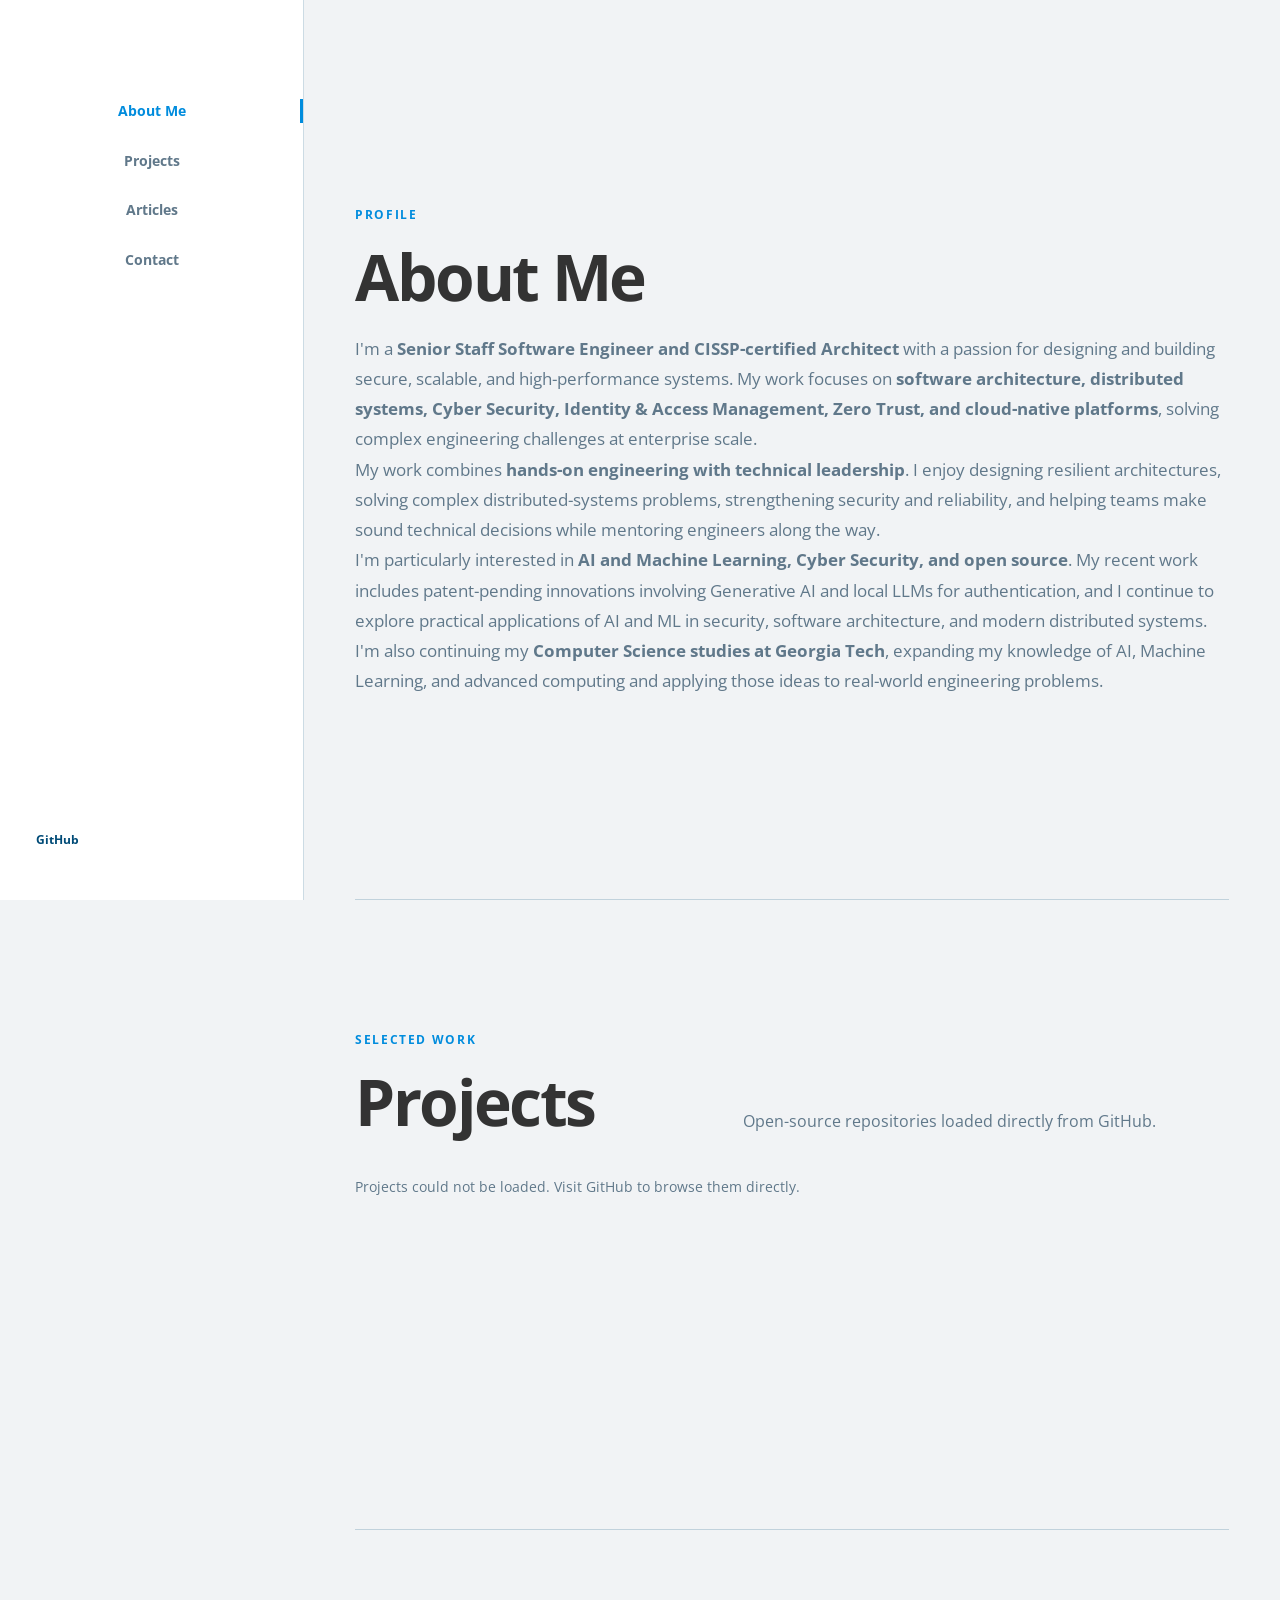
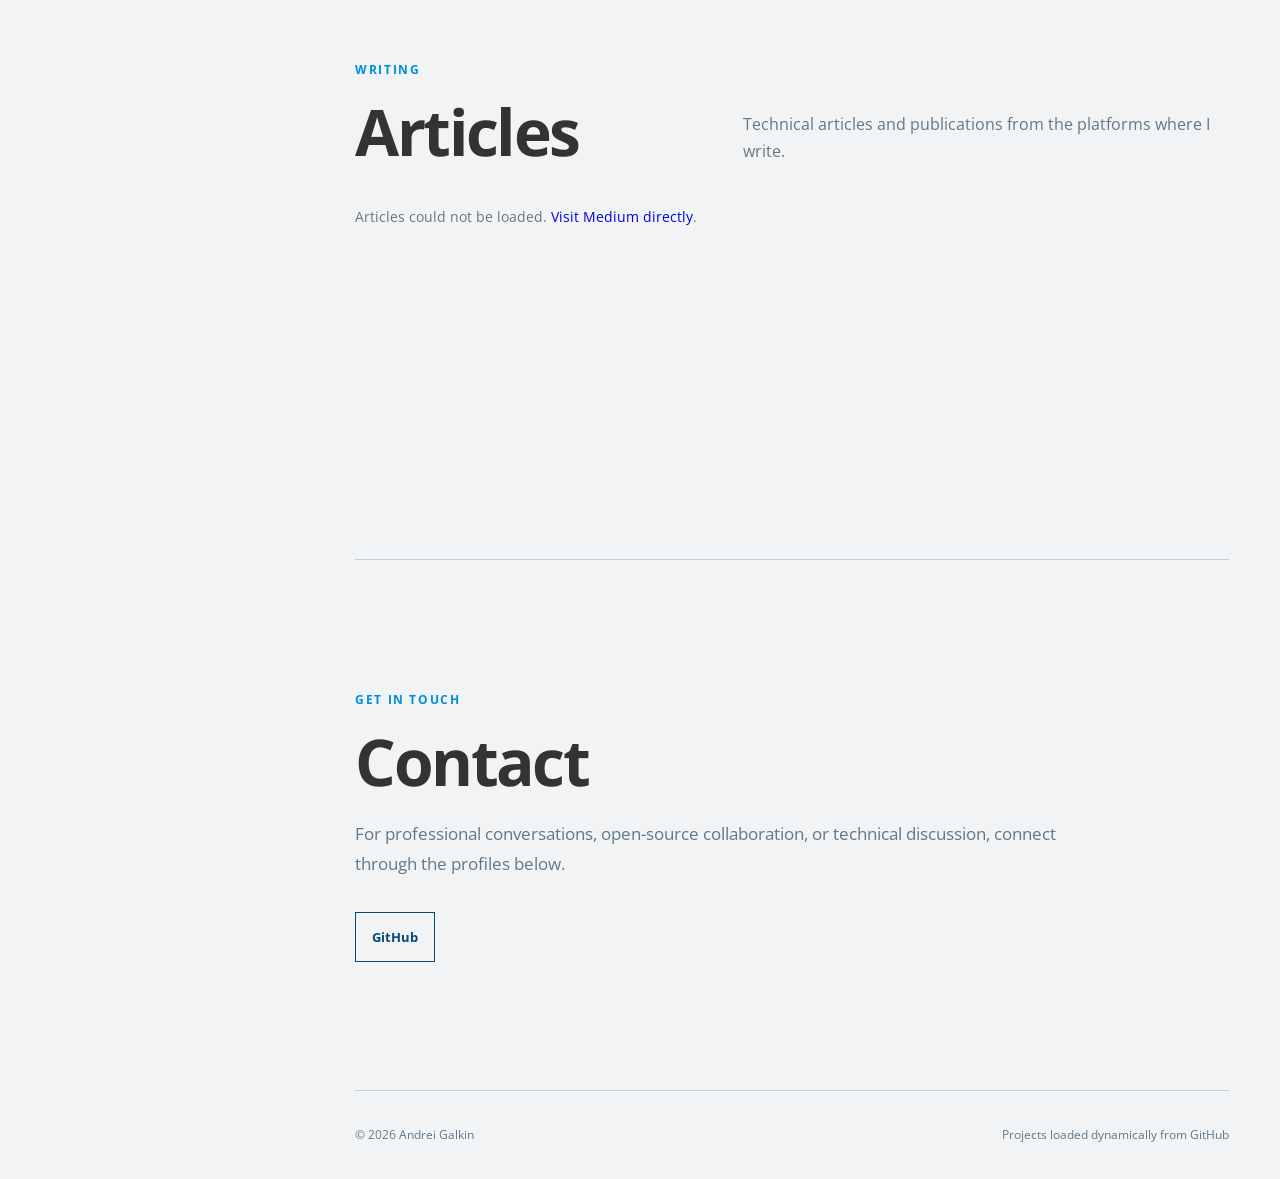
==== commit 67f7e4d9: "Refactor portfolio website structure and enhance article and repository widgets - Removed the mixPor" ====
--- a/index.html
+++ b/index.html
@@ -1,41 +1,69 @@
 <!doctype html>
-<!--[if lt IE 7]>      <html class="ie6"> <![endif]-->
-<!--[if IE 7]>         <html class="ie7"> <![endif]-->
-<!--[if IE 8]>         <html class="ie8"> <![endif]-->
-<!--[if gt IE 8]><!--> <html lang="en"> <!--<![endif]-->
+<html lang="en">
 <head>
   <meta charset="utf-8">
-  <meta http-equiv="X-UA-Compatible" content="IE=edge,chrome=1">
   <meta name="viewport" content="width=device-width, initial-scale=1">
   <meta name="author" content="Andrei Galkin">
-  <meta name="description" content="Andrei Galkin's open-source portfolio and public GitHub projects.">
-  <meta property="og:title" content="Andrei Galkin">
-  <meta property="og:description" content="Andrei Galkin's Open Source Portfolio">
+  <meta name="description" content="Andrei Galkin's engineering portfolio: software architecture, distributed systems, identity, security, cloud platforms, and open source.">
+  <meta name="theme-color" content="#f1f3f5">
+  <meta property="og:type" content="website">
+  <meta property="og:title" content="Andrei Galkin — Software Engineer & Architect">
+  <meta property="og:description" content="Engineering portfolio covering architecture, distributed systems, identity, security, cloud platforms, and open source.">
   <meta property="og:image" content="https://avatars.githubusercontent.com/u/6404504?v=4">
   <meta property="og:url" content="https://andrei-galkin.dev/">
   <meta name="twitter:card" content="summary">
-  <meta name="twitter:title" content="Andrei Galkin">
-  <meta name="twitter:description" content="Andrei Galkin's Open Source Portfolio">
-  <title>Andrei Galkin - Portfolio</title>
+  <title>Andrei Galkin — Software Engineer &amp; Architect</title>
   <link rel="canonical" href="https://andrei-galkin.dev/">
-  <link href="https://fonts.googleapis.com/css?family=Open+Sans:400,700" rel="stylesheet" type="text/css">
+  <link rel="preconnect" href="https://fonts.googleapis.com">
+  <link rel="stylesheet" href="https://fonts.googleapis.com/css?family=Open+Sans:400,700">
   <link rel="stylesheet" href="assets/css/style.css">
+  <link rel="stylesheet" href="styles.css">
+  <script src="assets/js/site-config.js"></script>
   <script src="https://ajax.googleapis.com/ajax/libs/jquery/1.9.1/jquery.min.js"></script>
   <script src="assets/js/aura.js"></script>
   <script src="assets/js/app.js"></script>
+  <script src="assets/js/navigation.js" defer></script>
 </head>
 <body>
-  <section class="container">
-    <div id="items" class="items">
-      <header data-aura-style="complete" data-aura-widget="user" data-aura-user="andrei-galkin"></header>
-      <ul data-aura-widget="repos" data-aura-user="andrei-galkin"></ul>
-      <ul data-aura-widget="articles"></ul>
+  <a class="skip-link" href="#main-content">Skip to content</a>
+  <aside class="sidebar" aria-label="Site navigation">
+    <div>
+      <div class="sidebar-profile" data-aura-style="sidebar" data-aura-widget="user" data-aura-user="andrei-galkin" aria-label="Andrei Galkin profile card"></div>
+      <nav class="primary-navigation" aria-label="Primary">
+        <a href="#about">About Me</a>
+        <a href="#projects">Projects</a>
+        <a href="#articles">Articles</a>
+        <a href="#contact">Contact</a>
+      </nav>
     </div>
-    <footer class="footer">
-      <p class="float-right"><a href="https://github.com/andrei-galkin">view profile on github</a></p>
-      <p>open-source portfolio for <a href="https://andrei-galkin.dev/">andrei-galkin.dev</a></p>
-      <p>projects loaded automatically from GitHub</p>
-    </footer>
-  </section>
+    <div class="profile-links" data-profile-links></div>
+  </aside>
+  <main id="main-content">
+    <section id="about" class="about-section" aria-labelledby="about-title">
+      <div class="about-copy">
+        <p class="section-label">Profile</p><h1 id="about-title">About Me</h1>
+        <p class="about-lead" data-profile-emphasis="introduction"></p>
+        <p data-profile-emphasis="leadership"></p>
+        <p data-profile-emphasis="interests"></p>
+        <p data-profile-emphasis="education"></p>
+      </div>
+    </section>
+    <section id="projects" aria-labelledby="projects-title">
+      <header class="section-heading"><div><p class="section-label">Selected work</p><h2 id="projects-title">Projects</h2></div><p>Open-source repositories loaded directly from GitHub.</p></header>
+      <p class="widget-status" data-repos-status role="status">Loading projects…</p>
+      <ul class="items card-grid" data-aura-widget="repos" data-aura-user="andrei-galkin"></ul>
+    </section>
+    <section id="articles" aria-labelledby="articles-title">
+      <header class="section-heading"><div><p class="section-label">Writing</p><h2 id="articles-title">Articles</h2></div><p>Technical articles and publications from the platforms where I write.</p></header>
+      <p class="widget-status" data-articles-status role="status">Loading articles…</p>
+      <ul class="items card-grid" data-aura-widget="articles"></ul>
+    </section>
+    <section id="contact" class="contact-section" aria-labelledby="contact-title">
+      <p class="section-label">Get in touch</p><h2 id="contact-title">Contact</h2>
+      <p>For professional conversations, open-source collaboration, or technical discussion, connect through the profiles below.</p>
+      <div class="contact-links" data-profile-links></div>
+    </section>
+    <footer class="site-footer"><p>© <span data-current-year></span> Andrei Galkin</p><p>Projects loaded dynamically from GitHub</p></footer>
+  </main>
 </body>
 </html>
--- a/styles.css
+++ b/styles.css
@@ -0,0 +1,425 @@
+:root {
+  --bg: #f1f3f5;
+  --surface: #fff;
+  --ink: #333;
+  --navy: #004b77;
+  --accent: #008cdd;
+  --muted: #60788a;
+  --line: rgba(0, 75, 119, 0.2);
+  --sidebar: 19rem;
+}
+html {
+  scroll-behavior: smooth;
+  scroll-padding-top: 2rem;
+}
+body {
+  overflow-x: hidden;
+}
+.skip-link {
+  position: fixed;
+  z-index: 100;
+  top: 1rem;
+  left: 1rem;
+  padding: 0.75rem 1rem;
+  transform: translateY(-180%);
+  background: var(--navy);
+  color: #fff;
+  font-weight: bold;
+}
+.skip-link:focus {
+  transform: none;
+}
+a:focus-visible {
+  outline: 3px solid var(--accent);
+  outline-offset: 3px;
+}
+.sidebar {
+  position: fixed;
+  inset: 0 auto 0 0;
+  z-index: 10;
+  display: flex;
+  flex-direction: column;
+  justify-content: space-between;
+  width: var(--sidebar);
+  padding: 3rem 2.25rem;
+  background: var(--surface);
+  border-right: 1px solid var(--line);
+}
+.sidebar-profile {
+  display: flow-root;
+  width: 100%;
+  max-width: 14.5rem;
+}
+.sidebar-profile > .item {
+  width: 100%;
+  padding: 0;
+}
+.sidebar-profile .profile-gradient {
+  padding: 0.75rem;
+}
+.sidebar-profile .front .profile-name {
+  margin: 0;
+  padding: 0;
+  font-size: 1rem;
+  line-height: 1.35;
+  white-space: normal;
+}
+.sidebar-profile .profile-gradient > p {
+  margin: 0.15rem 0 0;
+  padding: 0;
+  font-size: 0.65rem;
+  line-height: 1.4;
+  opacity: 0.85;
+}
+.sidebar-profile-details {
+  display: flex;
+  height: 100%;
+  flex-direction: column;
+  justify-content: center;
+  padding: 0.25rem;
+}
+.sidebar-profile-details .profile-name {
+  margin: 0 0 0.8rem;
+  white-space: normal;
+}
+.sidebar-profile-details ul {
+  margin: 0;
+  color: var(--navy);
+  font-size: 0.78rem;
+  line-height: 1.8;
+}
+.primary-navigation {
+  display: block;
+  margin-top: 2.5em;
+}
+.primary-navigation a {
+  position: relative;
+  display: block;
+  margin: 0.2rem 0;
+  padding: 0.7rem 0;
+  color: var(--muted);
+  font-size: 0.9rem;
+  font-weight: bold;
+  text-align: center;
+}
+.primary-navigation a:after {
+  content: "";
+  position: absolute;
+  right: -2.25rem;
+  width: 3px;
+  height: 0;
+  background: var(--accent);
+}
+.primary-navigation a:hover,
+.primary-navigation a.active {
+  color: var(--accent);
+}
+.primary-navigation a.active:after {
+  height: 1.5rem;
+}
+.profile-links {
+  display: flex;
+  gap: 1rem;
+}
+.profile-links a {
+  color: var(--navy);
+  font-size: 0.78rem;
+  font-weight: bold;
+}
+@media (hover: hover) and (pointer: fine) {
+  .item--profile--sidebar:hover .shape {
+    transform: rotateY(-180deg);
+  }
+}
+main {
+  width: calc(100% - var(--sidebar));
+  margin-left: var(--sidebar);
+  padding: 0 clamp(2rem, 4vw, 5rem);
+}
+main > section {
+  min-height: 70vh;
+  padding: clamp(5rem, 10vw, 8rem) 0;
+  border-bottom: 1px solid var(--line);
+}
+.about-section {
+  display: flex;
+  min-height: 100vh;
+  flex-direction: column;
+  justify-content: center;
+}
+.section-label {
+  margin-bottom: 1rem;
+  color: var(--accent);
+  font-size: 0.72rem;
+  font-weight: bold;
+  letter-spacing: 0.14em;
+  text-transform: uppercase;
+}
+h1,
+h2 {
+  margin-bottom: 1.5rem;
+  color: var(--ink);
+  font-size: clamp(2.4rem, 5vw, 4.2rem);
+  font-weight: bold;
+  line-height: 1.05;
+  letter-spacing: -0.04em;
+}
+.about-copy > p:not(.section-label) {
+  width: min(100%, 70rem);
+  color: var(--muted);
+  font-size: 1.05rem;
+  line-height: 1.8;
+}
+.contact-section > p:not(.section-label) {
+  max-width: 47rem;
+  color: var(--muted);
+  font-size: 1.05rem;
+  line-height: 1.8;
+}
+.about-copy .about-lead {
+  color: var(--ink);
+  font-size: clamp(1.15rem, 2vw, 1.35rem);
+}
+.expertise-list {
+  display: flex;
+  flex-wrap: wrap;
+  gap: 0.5rem;
+  margin-top: 1.5rem;
+}
+.expertise-list li {
+  padding: 0.4rem 0.7rem;
+  border: 1px solid var(--line);
+  background: #fff;
+  color: var(--navy);
+  font-size: 0.75rem;
+  font-weight: bold;
+}
+.section-heading {
+  display: grid;
+  grid-template-columns: minmax(13rem, 0.7fr) 1fr;
+  gap: 3rem;
+  align-items: end;
+  margin-bottom: 2.5rem;
+}
+.section-heading h2 {
+  margin: 0;
+}
+.section-heading > p {
+  margin: 0;
+  color: var(--muted);
+  line-height: 1.7;
+}
+.widget-status {
+  margin-bottom: 1.25rem;
+  color: var(--muted);
+  font-size: 0.85rem;
+}
+.widget-status:empty {
+  display: none;
+}
+.items.card-grid {
+  display: grid;
+  max-width: none;
+  margin: 0;
+  padding: 0;
+  grid-template-columns: repeat(3, minmax(0, 1fr));
+  gap: 0.9rem;
+}
+.card-grid .item {
+  float: none;
+  width: auto;
+  padding: 0;
+}
+.card-grid .shape,
+.card-grid .item-content {
+  height: 100%;
+}
+.card-grid .item-content {
+  display: flex;
+  flex-direction: column;
+  transition:
+    transform 0.18s ease,
+    box-shadow 0.18s ease;
+}
+.card-grid .item-content:hover {
+  transform: translateY(-3px);
+  box-shadow: 0 7px 18px rgba(0, 75, 119, 0.12);
+}
+.card-grid .content {
+  flex: 1;
+  padding: 0.99em;
+}
+.card-grid .title {
+  font-size: 0.99em;
+  line-height: 1.45;
+}
+.card-grid .description {
+  font-size: 0.88em;
+  line-height: 1.65;
+}
+.card-grid .metas {
+  padding: 0 0.99em;
+}
+.card-grid .meta {
+  font-size: 0.7425em;
+}
+.article-tags {
+  display: flex;
+  flex-wrap: wrap;
+  gap: 0.33rem;
+  margin-top: 0.7425rem;
+}
+.article-tags li {
+  padding: 0.15rem 0.4rem;
+  border: 1px solid var(--line);
+  color: var(--navy);
+  font-size: 0.6875rem;
+}
+.article-link {
+  color: var(--navy);
+  font-size: 0.7425rem;
+  font-weight: bold;
+}
+.contact-section {
+  min-height: auto;
+}
+.contact-links {
+  display: flex;
+  gap: 0.75rem;
+  margin-top: 2rem;
+}
+.contact-links a {
+  padding: 0.75rem 1rem;
+  border: 1px solid var(--navy);
+  color: var(--navy);
+  font-size: 0.82rem;
+  font-weight: bold;
+}
+.contact-links a:hover {
+  background: var(--navy);
+  color: #fff;
+}
+.site-footer {
+  display: flex;
+  justify-content: space-between;
+  padding: 2rem 0;
+  color: var(--muted);
+  font-size: 0.72rem;
+}
+.site-footer p {
+  margin: 0;
+}
+@media (max-width: 64rem) {
+  :root {
+    --sidebar: 16rem;
+  }
+  .sidebar {
+    padding-inline: 1.6rem;
+  }
+  .primary-navigation a:after {
+    right: -1.6rem;
+  }
+  main {
+    padding-inline: 2.5rem;
+  }
+  .items.card-grid {
+    grid-template-columns: repeat(2, minmax(0, 1fr));
+  }
+}
+@media (max-width: 48rem) {
+  html {
+    scroll-padding-top: 13rem;
+  }
+  .sidebar {
+    position: sticky;
+    inset: 0 0 auto;
+    display: block;
+    width: 100%;
+    padding: 1rem;
+    border-right: 0;
+    border-bottom: 1px solid var(--line);
+  }
+  .sidebar > div:first-child {
+    display: block;
+  }
+  .sidebar-profile {
+    width: clamp(7rem, 24vw, 8.5rem);
+    margin-bottom: 0.65rem;
+  }
+  .sidebar-profile-details .profile-name {
+    font-size: 0.8rem;
+  }
+  .sidebar-profile-details ul {
+    font-size: 0.58rem;
+    line-height: 1.55;
+  }
+  .primary-navigation {
+    display: flex;
+    gap: 1rem;
+    margin: 0;
+    overflow-x: auto;
+  }
+  .primary-navigation a {
+    flex: none;
+    padding: 0.5rem 0;
+    font-size: 0.75rem;
+  }
+  .primary-navigation a:after {
+    right: 0;
+    bottom: 0;
+    width: 100%;
+    height: 2px;
+    transform: scaleX(0);
+  }
+  .primary-navigation a.active:after {
+    height: 2px;
+    transform: scaleX(1);
+  }
+  .profile-links {
+    display: none;
+  }
+  main {
+    width: 100%;
+    margin: 0;
+    padding-inline: 1rem;
+  }
+  main > section {
+    min-height: auto;
+    padding: 6.5rem 0;
+  }
+  .about-section {
+    min-height: calc(100vh - 12rem);
+  }
+  .section-heading {
+    grid-template-columns: 1fr;
+    gap: 1rem;
+  }
+  .items.card-grid {
+    grid-template-columns: 1fr;
+  }
+  .site-footer {
+    flex-direction: column;
+    gap: 0.25rem;
+  }
+}
+@media (max-width: 24rem) {
+  .mobile-navigation {
+    gap: 0.8rem;
+  }
+  .mobile-navigation a {
+    font-size: 0.7rem;
+  }
+  h1,
+  h2 {
+    font-size: 2.35rem;
+  }
+}
+@media (prefers-reduced-motion: reduce) {
+  html {
+    scroll-behavior: auto;
+  }
+  .card-grid .item-content,
+  .sidebar-profile .shape {
+    transition: none;
+  }
+}
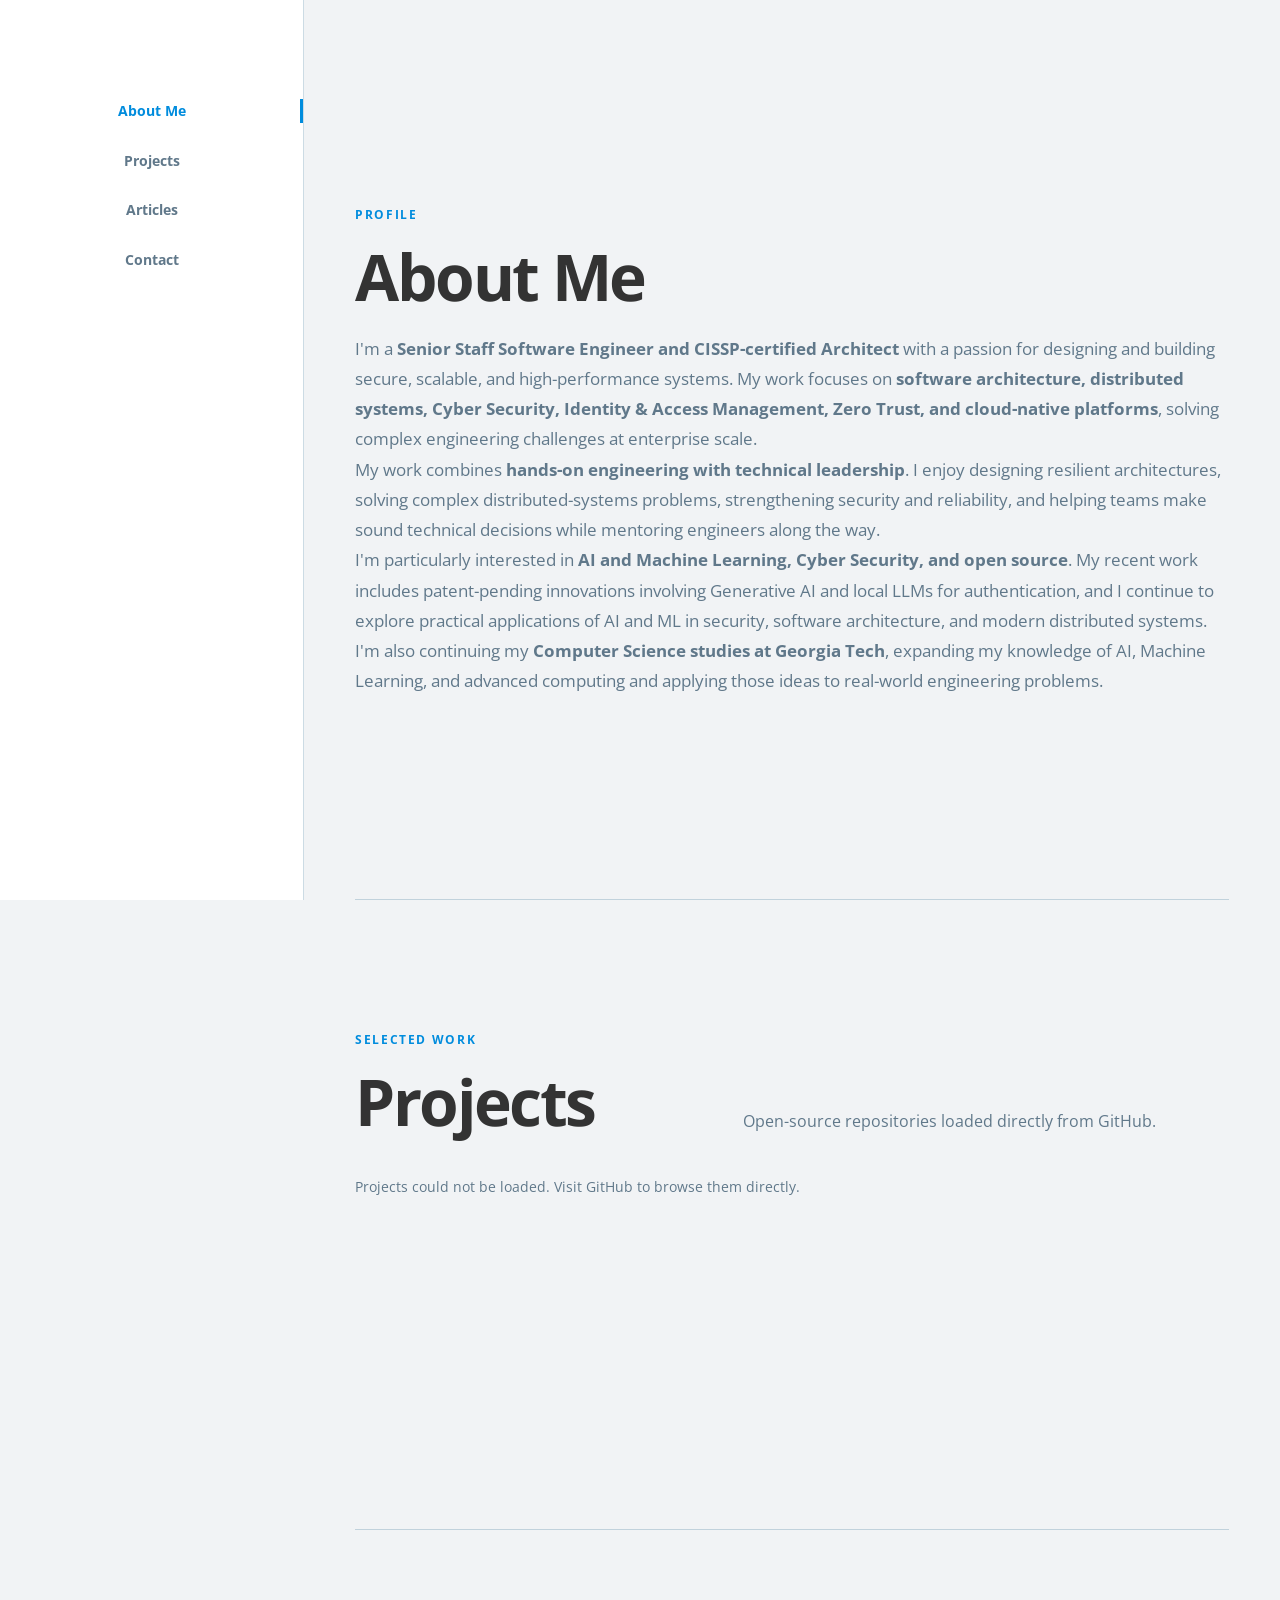
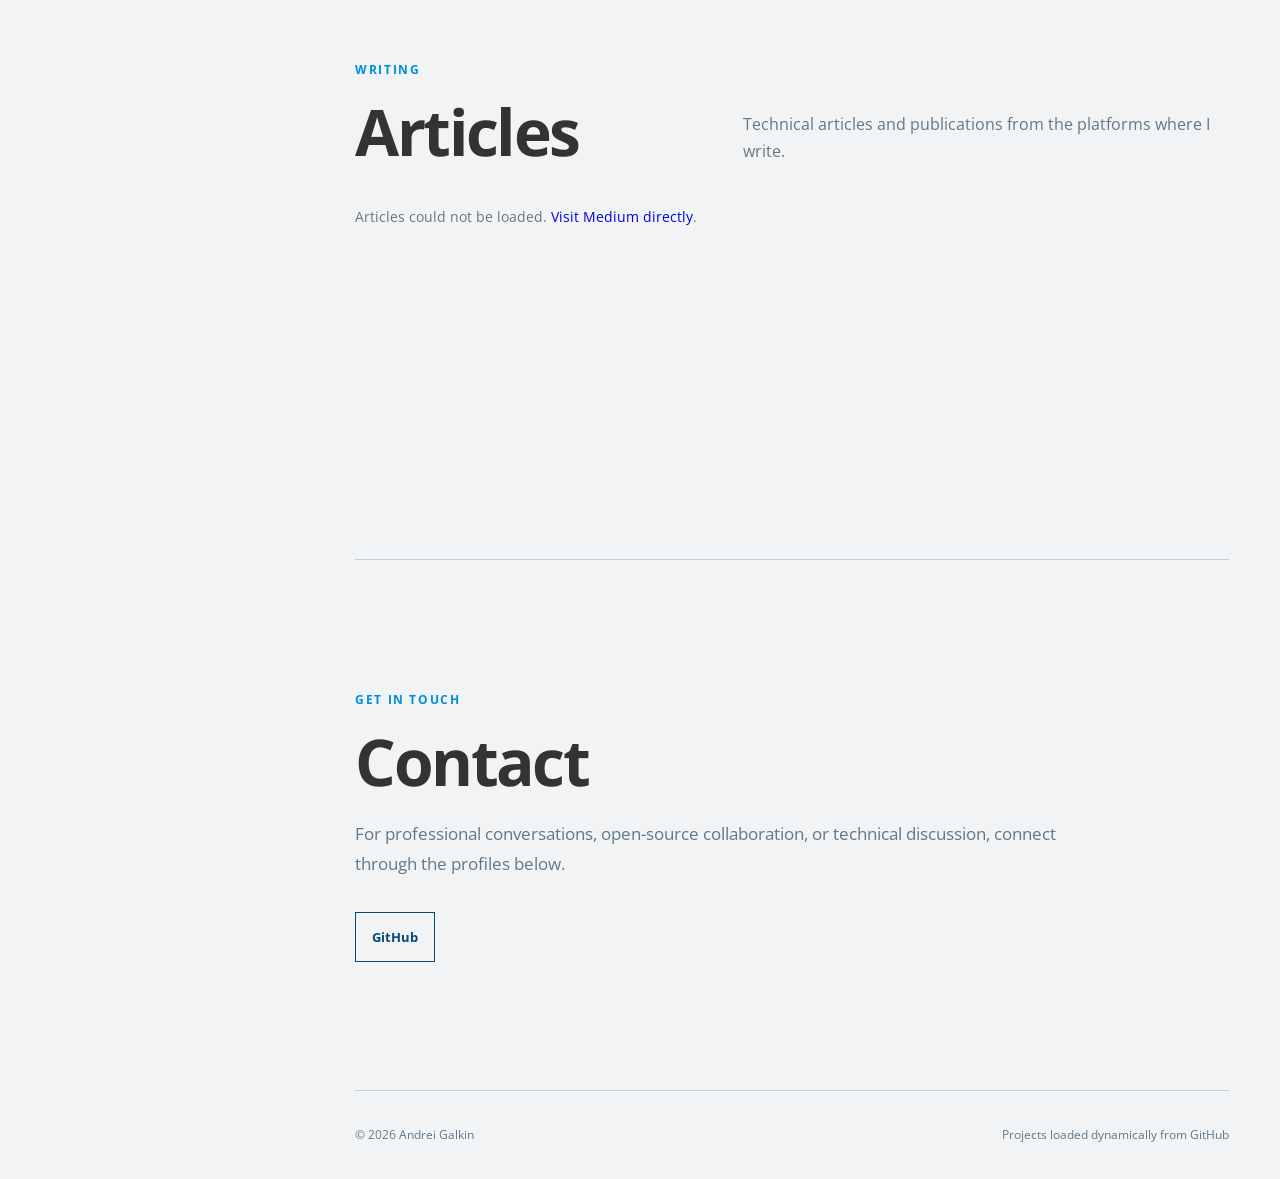
==== commit dae2ff7a: "Remove unused profile links and enhance sidebar profile link styling" ====
--- a/index.html
+++ b/index.html
@@ -36,7 +36,6 @@
         <a href="#contact">Contact</a>
       </nav>
     </div>
-    <div class="profile-links" data-profile-links></div>
   </aside>
   <main id="main-content">
     <section id="about" class="about-section" aria-labelledby="about-title">
--- a/styles.css
+++ b/styles.css
@@ -88,6 +88,15 @@
   font-size: 0.78rem;
   line-height: 1.8;
 }
+.sidebar-profile-link {
+  position: static;
+  display: block;
+  flex: 0 0 auto;
+  width: 100%;
+  margin-top: 0.75rem;
+  clear: both;
+  text-align: left;
+}
 .primary-navigation {
   display: block;
   margin-top: 2.5em;
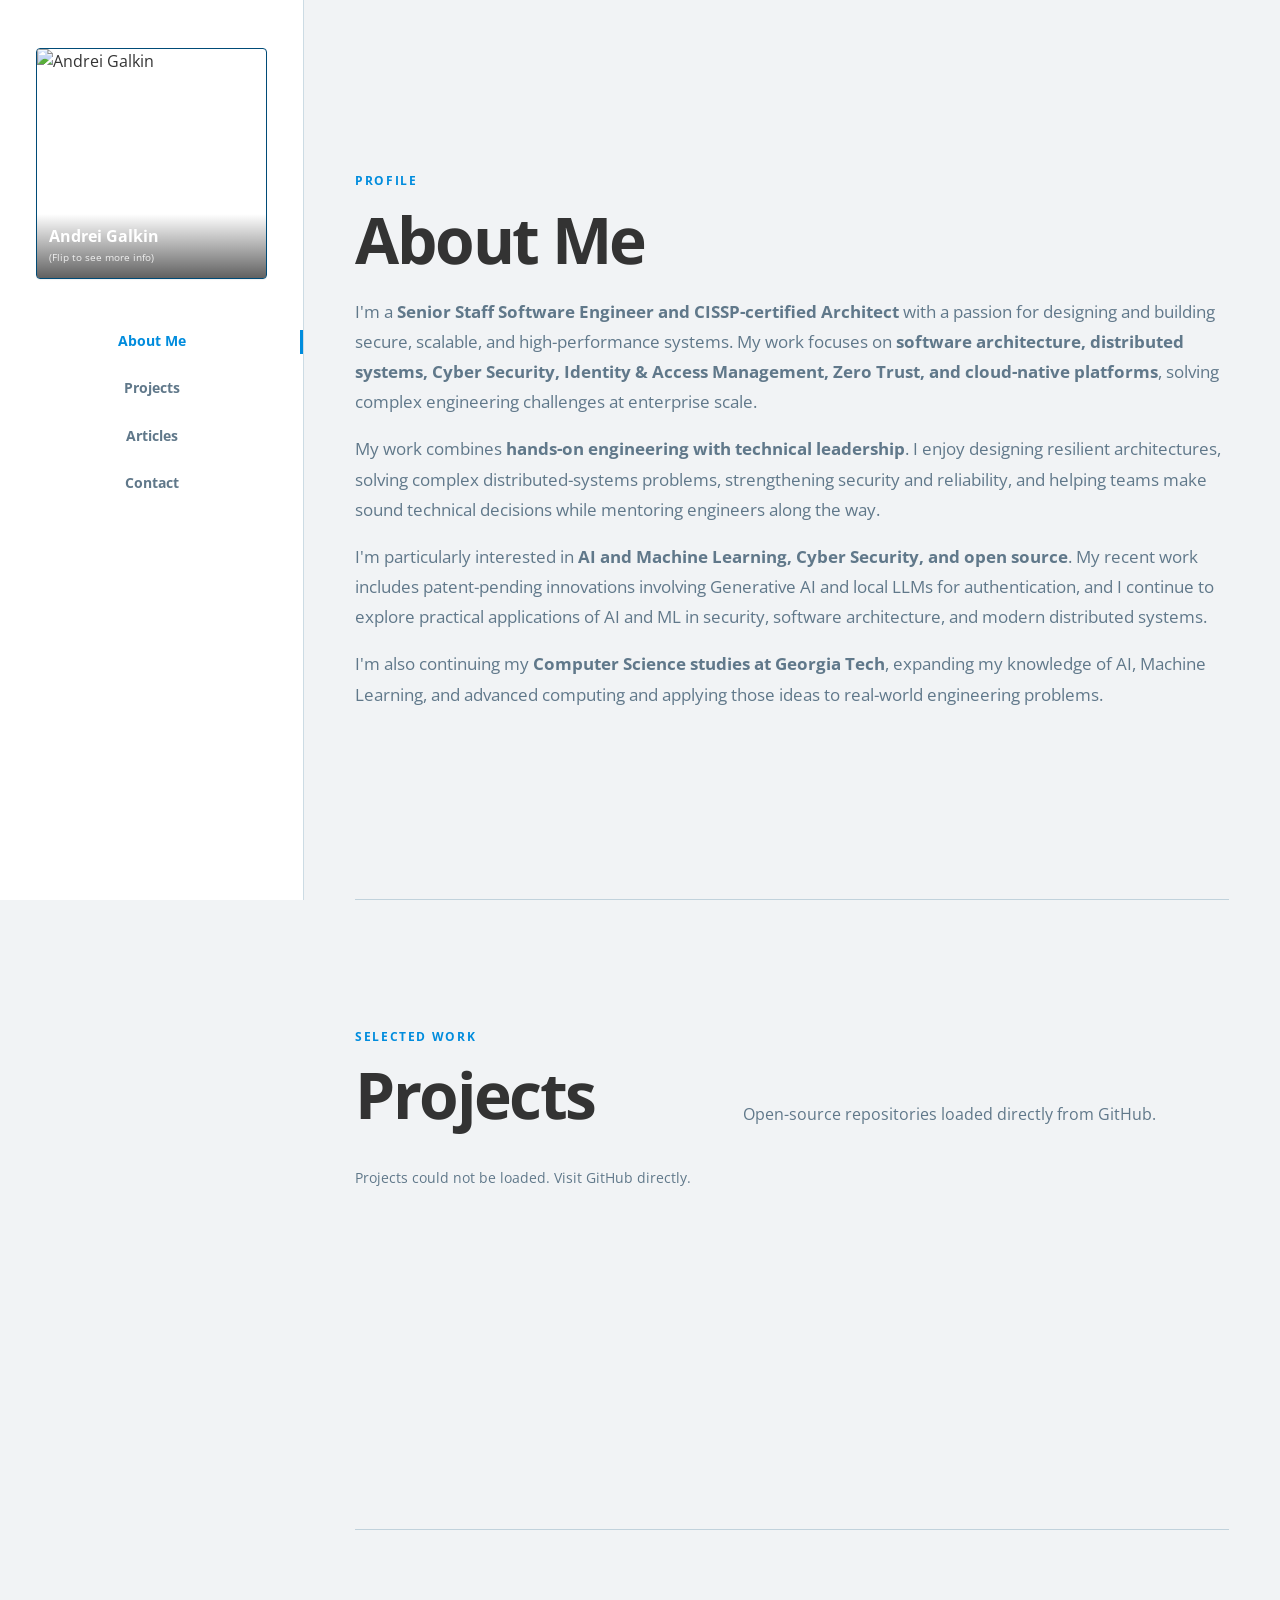
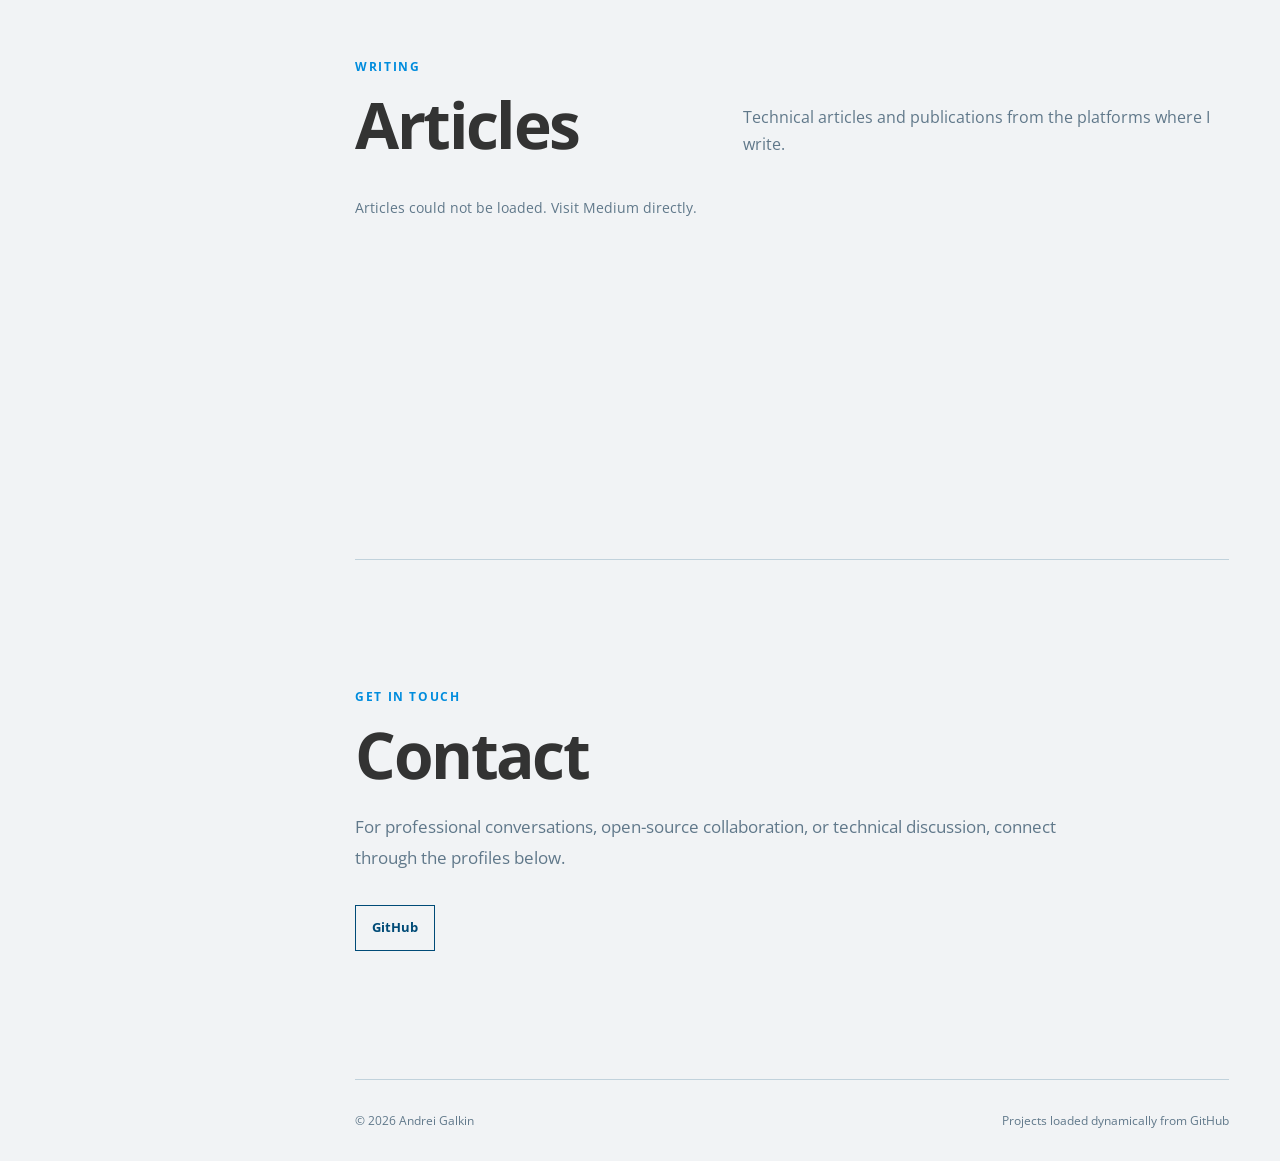
==== commit 861d2586: "Refactor: Remove unused aura-time.js and related widgets - Deleted aura-time.js as it was not utiliz" ====
--- a/index.html
+++ b/index.html
@@ -16,19 +16,28 @@
   <link rel="canonical" href="https://andrei-galkin.dev/">
   <link rel="preconnect" href="https://fonts.googleapis.com">
   <link rel="stylesheet" href="https://fonts.googleapis.com/css?family=Open+Sans:400,700">
-  <link rel="stylesheet" href="assets/css/style.css">
   <link rel="stylesheet" href="styles.css">
   <script src="assets/js/site-config.js"></script>
-  <script src="https://ajax.googleapis.com/ajax/libs/jquery/1.9.1/jquery.min.js"></script>
-  <script src="assets/js/aura.js"></script>
-  <script src="assets/js/app.js"></script>
+  <script src="assets/js/app.js" defer></script>
   <script src="assets/js/navigation.js" defer></script>
 </head>
 <body>
   <a class="skip-link" href="#main-content">Skip to content</a>
   <aside class="sidebar" aria-label="Site navigation">
     <div>
-      <div class="sidebar-profile" data-aura-style="sidebar" data-aura-widget="user" data-aura-user="andrei-galkin" aria-label="Andrei Galkin profile card"></div>
+      <div class="profile-card" data-profile-card tabindex="0" role="button" aria-label="Andrei Galkin profile card. Activate to show details." aria-pressed="false">
+        <div class="profile-card-inner">
+          <div class="profile-card-face profile-card-front">
+            <img src="https://avatars.githubusercontent.com/u/4046596?v=4" data-profile-avatar alt="Andrei Galkin">
+            <div class="profile-card-label"><h2>Andrei Galkin</h2><p>(Flip to see more info)</p></div>
+          </div>
+          <div class="profile-card-face profile-card-back">
+            <h2>Andrei Galkin</h2>
+            <ul aria-label="Professional focus"><li>Software Architecture</li><li>Distributed Systems</li><li>Security</li></ul>
+            <a href="https://github.com/andrei-galkin" target="_blank" rel="noopener noreferrer">GitHub <span aria-hidden="true">→</span></a>
+          </div>
+        </div>
+      </div>
       <nav class="primary-navigation" aria-label="Primary">
         <a href="#about">About Me</a>
         <a href="#projects">Projects</a>
@@ -50,12 +59,12 @@
     <section id="projects" aria-labelledby="projects-title">
       <header class="section-heading"><div><p class="section-label">Selected work</p><h2 id="projects-title">Projects</h2></div><p>Open-source repositories loaded directly from GitHub.</p></header>
       <p class="widget-status" data-repos-status role="status">Loading projects…</p>
-      <ul class="items card-grid" data-aura-widget="repos" data-aura-user="andrei-galkin"></ul>
+      <ul class="card-grid" data-repositories></ul>
     </section>
     <section id="articles" aria-labelledby="articles-title">
       <header class="section-heading"><div><p class="section-label">Writing</p><h2 id="articles-title">Articles</h2></div><p>Technical articles and publications from the platforms where I write.</p></header>
       <p class="widget-status" data-articles-status role="status">Loading articles…</p>
-      <ul class="items card-grid" data-aura-widget="articles"></ul>
+      <ul class="card-grid" data-articles></ul>
     </section>
     <section id="contact" class="contact-section" aria-labelledby="contact-title">
       <p class="section-label">Get in touch</p><h2 id="contact-title">Contact</h2>
--- a/styles.css
+++ b/styles.css
@@ -1,434 +1,108 @@
 :root {
-  --bg: #f1f3f5;
-  --surface: #fff;
-  --ink: #333;
-  --navy: #004b77;
-  --accent: #008cdd;
-  --muted: #60788a;
-  --line: rgba(0, 75, 119, 0.2);
-  --sidebar: 19rem;
+  --bg: #f1f3f5; --surface: #fff; --ink: #333; --navy: #004b77;
+  --accent: #008cdd; --muted: #60788a; --line: rgba(0,75,119,.2); --sidebar: 19rem;
 }
-html {
-  scroll-behavior: smooth;
-  scroll-padding-top: 2rem;
+*,*::before,*::after { box-sizing: border-box; }
+html { scroll-behavior: smooth; scroll-padding-top: 2rem; }
+body { margin: 0; background: var(--bg); color: var(--ink); font: 16px/1.5 "Open Sans",sans-serif; text-rendering: optimizeLegibility; -webkit-font-smoothing: antialiased; }
+h1,h2,h3,p,ul { margin-top: 0; }
+ul { padding: 0; list-style: none; }
+a { color: inherit; text-decoration: none; }
+a:hover { color: var(--accent); }
+a:focus-visible,[role="button"]:focus-visible { outline: 3px solid var(--accent); outline-offset: 3px; }
+.skip-link { position: fixed; z-index: 100; top: 1rem; left: 1rem; padding: .75rem 1rem; transform: translateY(-180%); background: var(--navy); color: #fff; font-weight: bold; }
+.skip-link:focus { transform: none; }
+
+.sidebar { position: fixed; inset: 0 auto 0 0; z-index: 10; display: flex; flex-direction: column; width: var(--sidebar); padding: 3rem 2.25rem; background: var(--surface); border-right: 1px solid var(--line); }
+.profile-card { width: 100%; max-width: 14.5rem; aspect-ratio: 1; perspective: 800px; cursor: pointer; }
+.profile-card-inner { position: relative; width: 100%; height: 100%; transform-style: preserve-3d; transition: transform 500ms ease-in-out; }
+.profile-card.flipped .profile-card-inner { transform: rotateY(-180deg); }
+.profile-card-face { position: absolute; inset: 0; overflow: hidden; border: 1px solid var(--navy); border-radius: 4px; background: var(--surface); backface-visibility: hidden; box-shadow: 0 1px 1px rgba(0,0,0,.05); }
+.profile-card-front { z-index: 2; }
+.profile-card-front img { display: block; width: 100%; height: 100%; object-fit: cover; object-position: center; }
+.profile-card-label { position: absolute; right: 0; bottom: 0; left: 0; padding: .75rem; background: linear-gradient(transparent,rgba(0,0,0,.62)); color: #fff; }
+.profile-card-label h2 { margin: 0; color: #fff; font-size: 1rem; line-height: 1.35; letter-spacing: 0; }
+.profile-card-label p { margin: .15rem 0 0; font-size: .65rem; opacity: .85; }
+.profile-card-back { z-index: 1; display: flex; flex-direction: column; justify-content: center; padding: 1.25rem; transform: rotateY(-180deg); }
+.profile-card-back h2 { margin: 0 0 .8rem; font-size: 1rem; line-height: 1.4; letter-spacing: 0; }
+.profile-card-back ul { margin: 0; color: var(--navy); font-size: .78rem; line-height: 1.8; }
+.profile-card-back a { display: block; width: 100%; margin-top: .75rem; color: var(--navy); font-size: .8125rem; font-weight: bold; }
+@media (hover:hover) and (pointer:fine) { .profile-card:hover .profile-card-inner { transform: rotateY(-180deg); } }
+
+.primary-navigation { display: block; margin-top: 2.5em; }
+.primary-navigation a { position: relative; display: block; margin: .2rem 0; padding: .7rem 0; color: var(--muted); font-size: .9rem; font-weight: bold; text-align: center; }
+.primary-navigation a::after { content: ""; position: absolute; right: -2.25rem; width: 3px; height: 0; background: var(--accent); }
+.primary-navigation a:hover,.primary-navigation a.active { color: var(--accent); }
+.primary-navigation a.active::after { height: 1.5rem; }
+
+main { width: calc(100% - var(--sidebar)); margin-left: var(--sidebar); padding: 0 clamp(2rem,4vw,5rem); }
+main>section { min-height: 70vh; padding: clamp(5rem,10vw,8rem) 0; border-bottom: 1px solid var(--line); }
+.about-section { display: flex; min-height: 100vh; flex-direction: column; justify-content: center; }
+.section-label { margin-bottom: 1rem; color: var(--accent); font-size: .72rem; font-weight: bold; letter-spacing: .14em; text-transform: uppercase; }
+h1,main h2 { margin-bottom: 1.5rem; color: var(--ink); font-size: clamp(2.4rem,5vw,4.2rem); line-height: 1.05; letter-spacing: -.04em; }
+.about-copy>p:not(.section-label) { width: min(100%,70rem); color: var(--muted); font-size: 1.05rem; line-height: 1.8; }
+.about-copy .about-lead { color: var(--ink); font-size: clamp(1.15rem,2vw,1.35rem); }
+.section-heading { display: grid; grid-template-columns: minmax(13rem,.7fr) 1fr; gap: 3rem; align-items: end; margin-bottom: 2.5rem; }
+.section-heading h2 { margin: 0; }
+.section-heading>p { margin: 0; color: var(--muted); line-height: 1.7; }
+.widget-status { margin-bottom: 1.25rem; color: var(--muted); font-size: .85rem; }
+.widget-status:empty { display: none; }
+
+.card-grid { display: grid; margin: 0; padding: 0; grid-template-columns: repeat(3,minmax(0,1fr)); gap: .9rem; }
+.card-item { min-width: 0; }
+.portfolio-card { display: flex; height: 100%; min-height: 20rem; overflow: hidden; flex-direction: column; border: 1px solid var(--navy); border-radius: 4px; background: var(--surface); box-shadow: 0 1px 1px rgba(0,0,0,.05); transition: transform .18s ease,box-shadow .18s ease; }
+.portfolio-card:hover { color: inherit; transform: translateY(-3px); box-shadow: 0 7px 18px rgba(0,75,119,.12); }
+.card-content { min-width: 0; flex: 1; padding: .99rem; }
+.card-title { margin-bottom: 0; overflow: hidden; color: var(--ink); font-size: .99rem; line-height: 1.45; text-overflow: ellipsis; white-space: nowrap; }
+.portfolio-card:hover .card-title { color: var(--accent); }
+.card-url { display: block; margin-top: .2rem; overflow: hidden; color: var(--accent); font-size: .75rem; text-overflow: ellipsis; white-space: nowrap; }
+.card-description { display: -webkit-box; margin: .75rem 0 0; overflow: hidden; color: var(--navy); font-size: .88rem; line-height: 1.65; -webkit-box-orient: vertical; -webkit-line-clamp: 6; line-clamp: 6; }
+.card-date { display: block; margin-top: .75rem; color: var(--navy); font-size: .69rem; }
+.card-meta { display: flex; min-height: 2.5rem; align-items: center; gap: .85rem; padding: 0 .99rem; border-top: 1px solid var(--navy); background: var(--bg); color: var(--navy); font-size: .7425rem; }
+.meta-stat { display: inline-flex; align-items: center; gap: .3rem; margin-left: auto; }
+.meta-stat+.meta-stat { margin-left: 0; }
+.repo-meta-icon { width: 1rem; height: 1rem; flex: none; }
+.repo-star-icon { fill: #f5c518; }
+.repo-fork-icon { fill: var(--surface); stroke: var(--navy); stroke-width: 2; stroke-linecap: round; }
+.article-source { display: block; margin-bottom: .5rem; color: var(--navy); font-size: .69rem; font-weight: bold; text-transform: uppercase; }
+.article-tags { display: flex; flex-wrap: wrap; gap: .33rem; margin: .7425rem 0 0; }
+.article-tags li { padding: .15rem .4rem; border: 1px solid var(--line); color: var(--navy); font-size: .6875rem; }
+.article-footer { font-weight: bold; }
+
+.contact-section { min-height: auto; }
+.contact-section>p:not(.section-label) { max-width: 47rem; color: var(--muted); font-size: 1.05rem; line-height: 1.8; }
+.contact-links { display: flex; gap: .75rem; margin-top: 2rem; }
+.contact-links a { padding: .75rem 1rem; border: 1px solid var(--navy); color: var(--navy); font-size: .82rem; font-weight: bold; }
+.contact-links a:hover { background: var(--navy); color: #fff; }
+.site-footer { display: flex; justify-content: space-between; padding: 2rem 0; color: var(--muted); font-size: .72rem; }
+.site-footer p { margin: 0; }
+
+@media (max-width:64rem) {
+  :root { --sidebar: 16rem; }
+  .sidebar { padding-inline: 1.6rem; }
+  .primary-navigation a::after { right: -1.6rem; }
+  main { padding-inline: 2.5rem; }
+  .card-grid { grid-template-columns: repeat(2,minmax(0,1fr)); }
 }
-body {
-  overflow-x: hidden;
+@media (max-width:48rem) {
+  html { scroll-padding-top: 13rem; }
+  .sidebar { position: sticky; inset: 0 0 auto; display: block; width: 100%; padding: 1rem; border-right: 0; border-bottom: 1px solid var(--line); }
+  .profile-card { width: clamp(7rem,24vw,8.5rem); margin-bottom: .65rem; }
+  .profile-card-back { padding: .7rem; }
+  .profile-card-back h2 { margin-bottom: .35rem; font-size: .8rem; }
+  .profile-card-back ul { font-size: .58rem; line-height: 1.55; }
+  .profile-card-back a { margin-top: .35rem; font-size: .6rem; }
+  .primary-navigation { display: flex; gap: 1rem; margin: 0; overflow-x: auto; }
+  .primary-navigation a { flex: none; padding: .5rem 0; font-size: .75rem; }
+  .primary-navigation a::after { right: 0; bottom: 0; width: 100%; height: 2px; transform: scaleX(0); }
+  .primary-navigation a.active::after { height: 2px; transform: scaleX(1); }
+  main { width: 100%; margin: 0; padding-inline: 1rem; }
+  main>section { min-height: auto; padding: 6.5rem 0; }
+  .about-section { min-height: calc(100vh - 12rem); }
+  .section-heading { grid-template-columns: 1fr; gap: 1rem; }
+  .card-grid { grid-template-columns: 1fr; }
+  .portfolio-card { min-height: 19rem; }
+  .site-footer { flex-direction: column; gap: .25rem; }
 }
-.skip-link {
-  position: fixed;
-  z-index: 100;
-  top: 1rem;
-  left: 1rem;
-  padding: 0.75rem 1rem;
-  transform: translateY(-180%);
-  background: var(--navy);
-  color: #fff;
-  font-weight: bold;
-}
-.skip-link:focus {
-  transform: none;
-}
-a:focus-visible {
-  outline: 3px solid var(--accent);
-  outline-offset: 3px;
-}
-.sidebar {
-  position: fixed;
-  inset: 0 auto 0 0;
-  z-index: 10;
-  display: flex;
-  flex-direction: column;
-  justify-content: space-between;
-  width: var(--sidebar);
-  padding: 3rem 2.25rem;
-  background: var(--surface);
-  border-right: 1px solid var(--line);
-}
-.sidebar-profile {
-  display: flow-root;
-  width: 100%;
-  max-width: 14.5rem;
-}
-.sidebar-profile > .item {
-  width: 100%;
-  padding: 0;
-}
-.sidebar-profile .profile-gradient {
-  padding: 0.75rem;
-}
-.sidebar-profile .front .profile-name {
-  margin: 0;
-  padding: 0;
-  font-size: 1rem;
-  line-height: 1.35;
-  white-space: normal;
-}
-.sidebar-profile .profile-gradient > p {
-  margin: 0.15rem 0 0;
-  padding: 0;
-  font-size: 0.65rem;
-  line-height: 1.4;
-  opacity: 0.85;
-}
-.sidebar-profile-details {
-  display: flex;
-  height: 100%;
-  flex-direction: column;
-  justify-content: center;
-  padding: 0.25rem;
-}
-.sidebar-profile-details .profile-name {
-  margin: 0 0 0.8rem;
-  white-space: normal;
-}
-.sidebar-profile-details ul {
-  margin: 0;
-  color: var(--navy);
-  font-size: 0.78rem;
-  line-height: 1.8;
-}
-.sidebar-profile-link {
-  position: static;
-  display: block;
-  flex: 0 0 auto;
-  width: 100%;
-  margin-top: 0.75rem;
-  clear: both;
-  text-align: left;
-}
-.primary-navigation {
-  display: block;
-  margin-top: 2.5em;
-}
-.primary-navigation a {
-  position: relative;
-  display: block;
-  margin: 0.2rem 0;
-  padding: 0.7rem 0;
-  color: var(--muted);
-  font-size: 0.9rem;
-  font-weight: bold;
-  text-align: center;
-}
-.primary-navigation a:after {
-  content: "";
-  position: absolute;
-  right: -2.25rem;
-  width: 3px;
-  height: 0;
-  background: var(--accent);
-}
-.primary-navigation a:hover,
-.primary-navigation a.active {
-  color: var(--accent);
-}
-.primary-navigation a.active:after {
-  height: 1.5rem;
-}
-.profile-links {
-  display: flex;
-  gap: 1rem;
-}
-.profile-links a {
-  color: var(--navy);
-  font-size: 0.78rem;
-  font-weight: bold;
-}
-@media (hover: hover) and (pointer: fine) {
-  .item--profile--sidebar:hover .shape {
-    transform: rotateY(-180deg);
-  }
-}
-main {
-  width: calc(100% - var(--sidebar));
-  margin-left: var(--sidebar);
-  padding: 0 clamp(2rem, 4vw, 5rem);
-}
-main > section {
-  min-height: 70vh;
-  padding: clamp(5rem, 10vw, 8rem) 0;
-  border-bottom: 1px solid var(--line);
-}
-.about-section {
-  display: flex;
-  min-height: 100vh;
-  flex-direction: column;
-  justify-content: center;
-}
-.section-label {
-  margin-bottom: 1rem;
-  color: var(--accent);
-  font-size: 0.72rem;
-  font-weight: bold;
-  letter-spacing: 0.14em;
-  text-transform: uppercase;
-}
-h1,
-h2 {
-  margin-bottom: 1.5rem;
-  color: var(--ink);
-  font-size: clamp(2.4rem, 5vw, 4.2rem);
-  font-weight: bold;
-  line-height: 1.05;
-  letter-spacing: -0.04em;
-}
-.about-copy > p:not(.section-label) {
-  width: min(100%, 70rem);
-  color: var(--muted);
-  font-size: 1.05rem;
-  line-height: 1.8;
-}
-.contact-section > p:not(.section-label) {
-  max-width: 47rem;
-  color: var(--muted);
-  font-size: 1.05rem;
-  line-height: 1.8;
-}
-.about-copy .about-lead {
-  color: var(--ink);
-  font-size: clamp(1.15rem, 2vw, 1.35rem);
-}
-.expertise-list {
-  display: flex;
-  flex-wrap: wrap;
-  gap: 0.5rem;
-  margin-top: 1.5rem;
-}
-.expertise-list li {
-  padding: 0.4rem 0.7rem;
-  border: 1px solid var(--line);
-  background: #fff;
-  color: var(--navy);
-  font-size: 0.75rem;
-  font-weight: bold;
-}
-.section-heading {
-  display: grid;
-  grid-template-columns: minmax(13rem, 0.7fr) 1fr;
-  gap: 3rem;
-  align-items: end;
-  margin-bottom: 2.5rem;
-}
-.section-heading h2 {
-  margin: 0;
-}
-.section-heading > p {
-  margin: 0;
-  color: var(--muted);
-  line-height: 1.7;
-}
-.widget-status {
-  margin-bottom: 1.25rem;
-  color: var(--muted);
-  font-size: 0.85rem;
-}
-.widget-status:empty {
-  display: none;
-}
-.items.card-grid {
-  display: grid;
-  max-width: none;
-  margin: 0;
-  padding: 0;
-  grid-template-columns: repeat(3, minmax(0, 1fr));
-  gap: 0.9rem;
-}
-.card-grid .item {
-  float: none;
-  width: auto;
-  padding: 0;
-}
-.card-grid .shape,
-.card-grid .item-content {
-  height: 100%;
-}
-.card-grid .item-content {
-  display: flex;
-  flex-direction: column;
-  transition:
-    transform 0.18s ease,
-    box-shadow 0.18s ease;
-}
-.card-grid .item-content:hover {
-  transform: translateY(-3px);
-  box-shadow: 0 7px 18px rgba(0, 75, 119, 0.12);
-}
-.card-grid .content {
-  flex: 1;
-  padding: 0.99em;
-}
-.card-grid .title {
-  font-size: 0.99em;
-  line-height: 1.45;
-}
-.card-grid .description {
-  font-size: 0.88em;
-  line-height: 1.65;
-}
-.card-grid .metas {
-  padding: 0 0.99em;
-}
-.card-grid .meta {
-  font-size: 0.7425em;
-}
-.article-tags {
-  display: flex;
-  flex-wrap: wrap;
-  gap: 0.33rem;
-  margin-top: 0.7425rem;
-}
-.article-tags li {
-  padding: 0.15rem 0.4rem;
-  border: 1px solid var(--line);
-  color: var(--navy);
-  font-size: 0.6875rem;
-}
-.article-link {
-  color: var(--navy);
-  font-size: 0.7425rem;
-  font-weight: bold;
-}
-.contact-section {
-  min-height: auto;
-}
-.contact-links {
-  display: flex;
-  gap: 0.75rem;
-  margin-top: 2rem;
-}
-.contact-links a {
-  padding: 0.75rem 1rem;
-  border: 1px solid var(--navy);
-  color: var(--navy);
-  font-size: 0.82rem;
-  font-weight: bold;
-}
-.contact-links a:hover {
-  background: var(--navy);
-  color: #fff;
-}
-.site-footer {
-  display: flex;
-  justify-content: space-between;
-  padding: 2rem 0;
-  color: var(--muted);
-  font-size: 0.72rem;
-}
-.site-footer p {
-  margin: 0;
-}
-@media (max-width: 64rem) {
-  :root {
-    --sidebar: 16rem;
-  }
-  .sidebar {
-    padding-inline: 1.6rem;
-  }
-  .primary-navigation a:after {
-    right: -1.6rem;
-  }
-  main {
-    padding-inline: 2.5rem;
-  }
-  .items.card-grid {
-    grid-template-columns: repeat(2, minmax(0, 1fr));
-  }
-}
-@media (max-width: 48rem) {
-  html {
-    scroll-padding-top: 13rem;
-  }
-  .sidebar {
-    position: sticky;
-    inset: 0 0 auto;
-    display: block;
-    width: 100%;
-    padding: 1rem;
-    border-right: 0;
-    border-bottom: 1px solid var(--line);
-  }
-  .sidebar > div:first-child {
-    display: block;
-  }
-  .sidebar-profile {
-    width: clamp(7rem, 24vw, 8.5rem);
-    margin-bottom: 0.65rem;
-  }
-  .sidebar-profile-details .profile-name {
-    font-size: 0.8rem;
-  }
-  .sidebar-profile-details ul {
-    font-size: 0.58rem;
-    line-height: 1.55;
-  }
-  .primary-navigation {
-    display: flex;
-    gap: 1rem;
-    margin: 0;
-    overflow-x: auto;
-  }
-  .primary-navigation a {
-    flex: none;
-    padding: 0.5rem 0;
-    font-size: 0.75rem;
-  }
-  .primary-navigation a:after {
-    right: 0;
-    bottom: 0;
-    width: 100%;
-    height: 2px;
-    transform: scaleX(0);
-  }
-  .primary-navigation a.active:after {
-    height: 2px;
-    transform: scaleX(1);
-  }
-  .profile-links {
-    display: none;
-  }
-  main {
-    width: 100%;
-    margin: 0;
-    padding-inline: 1rem;
-  }
-  main > section {
-    min-height: auto;
-    padding: 6.5rem 0;
-  }
-  .about-section {
-    min-height: calc(100vh - 12rem);
-  }
-  .section-heading {
-    grid-template-columns: 1fr;
-    gap: 1rem;
-  }
-  .items.card-grid {
-    grid-template-columns: 1fr;
-  }
-  .site-footer {
-    flex-direction: column;
-    gap: 0.25rem;
-  }
-}
-@media (max-width: 24rem) {
-  .mobile-navigation {
-    gap: 0.8rem;
-  }
-  .mobile-navigation a {
-    font-size: 0.7rem;
-  }
-  h1,
-  h2 {
-    font-size: 2.35rem;
-  }
-}
-@media (prefers-reduced-motion: reduce) {
-  html {
-    scroll-behavior: auto;
-  }
-  .card-grid .item-content,
-  .sidebar-profile .shape {
-    transition: none;
-  }
-}
+@media (max-width:24rem) { h1,main h2 { font-size: 2.35rem; } }
+@media (prefers-reduced-motion:reduce) { html { scroll-behavior: auto; } .profile-card-inner,.portfolio-card { transition: none; } }
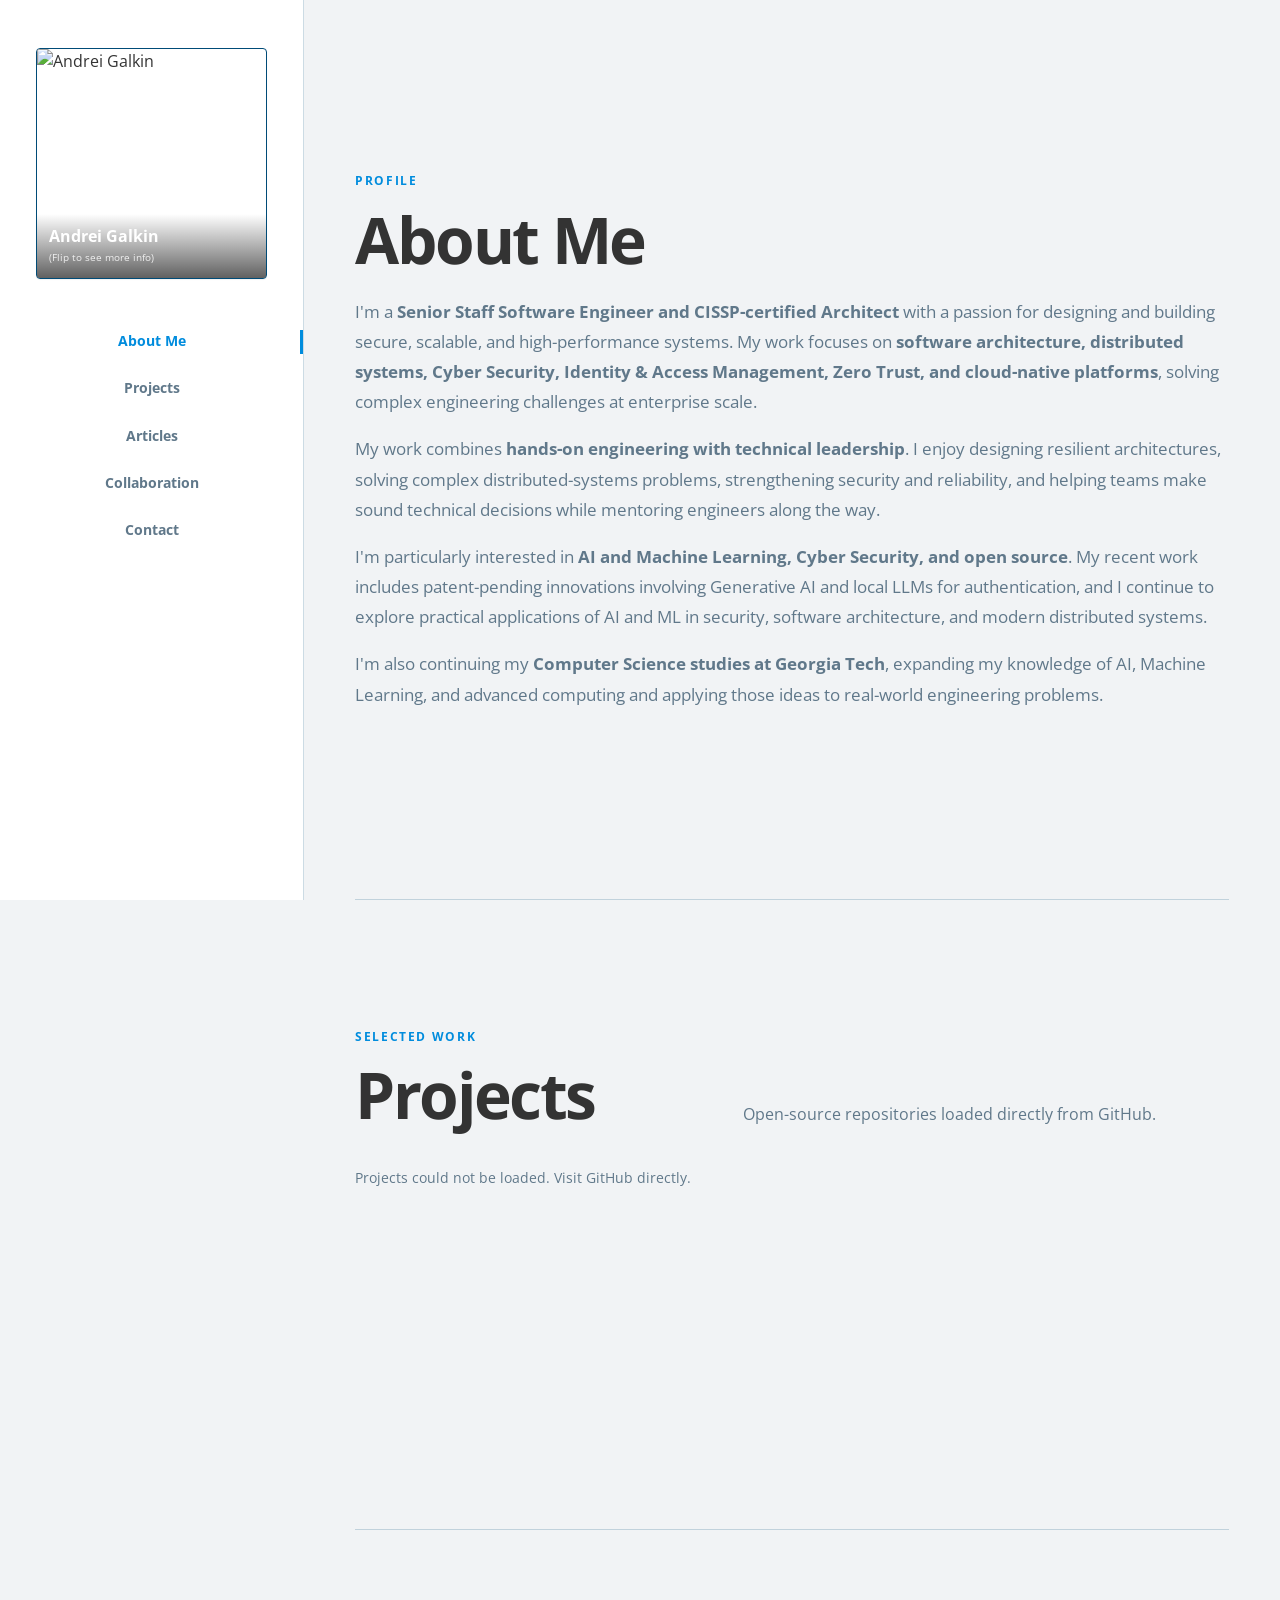
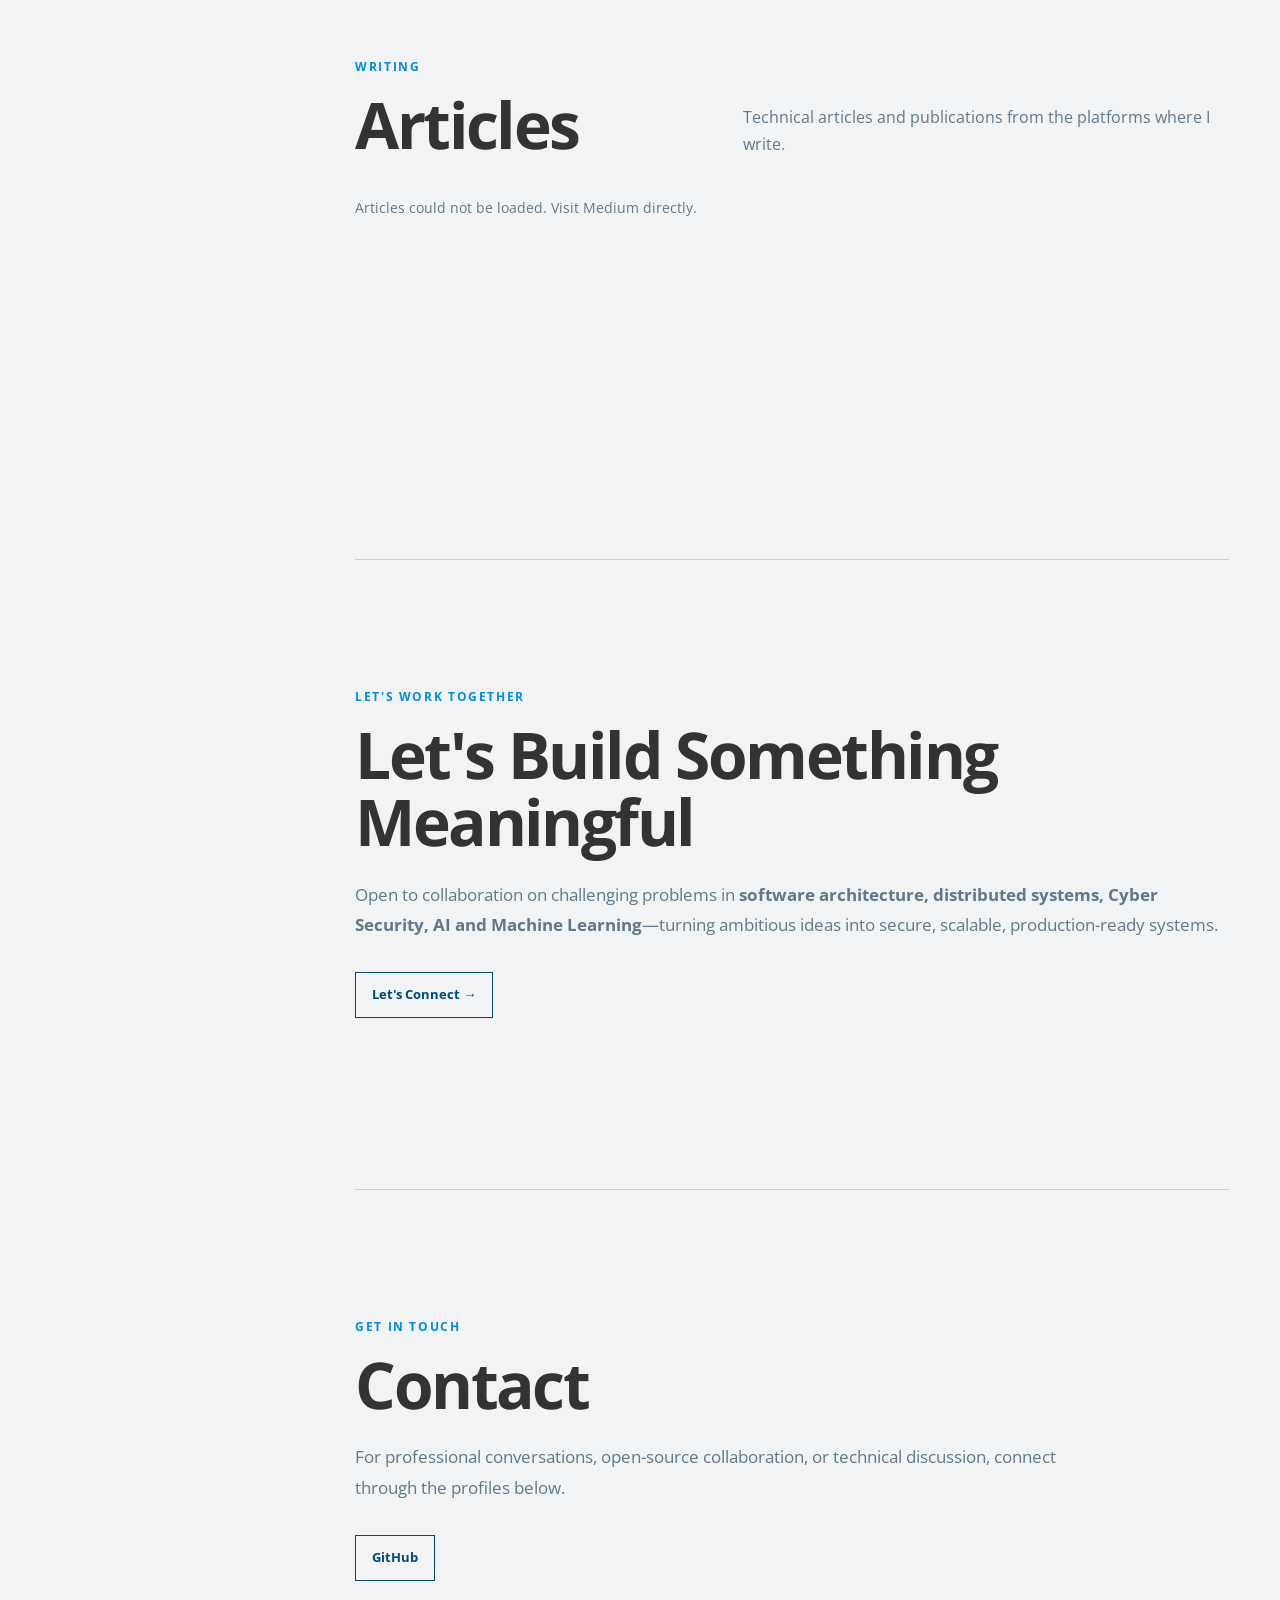
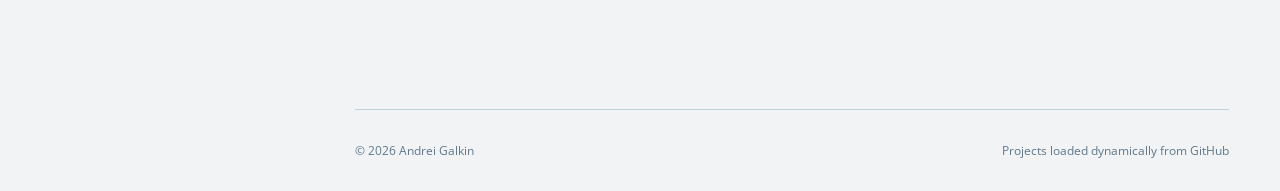
==== commit f5e282a1: "Enhance navigation and add collaboration section with styling improvements" ====
--- a/index.html
+++ b/index.html
@@ -42,6 +42,7 @@
         <a href="#about">About Me</a>
         <a href="#projects">Projects</a>
         <a href="#articles">Articles</a>
+        <a href="#collaboration">Collaboration</a>
         <a href="#contact">Contact</a>
       </nav>
     </div>
@@ -66,6 +67,12 @@
       <p class="widget-status" data-articles-status role="status">Loading articles…</p>
       <ul class="card-grid" data-articles></ul>
     </section>
+    <section id="collaboration" aria-labelledby="collaboration-title">
+      <p class="section-label">Let's work together</p>
+      <h2 id="collaboration-title">Let's Build Something Meaningful</h2>
+      <p class="collaboration-copy">Open to collaboration on challenging problems in <strong>software architecture, distributed systems, Cyber Security, AI and Machine Learning</strong>—turning ambitious ideas into secure, scalable, production-ready systems.</p>
+      <div class="contact-links"><a href="#contact">Let's Connect <span aria-hidden="true">→</span></a></div>
+    </section>
     <section id="contact" class="contact-section" aria-labelledby="contact-title">
       <p class="section-label">Get in touch</p><h2 id="contact-title">Contact</h2>
       <p>For professional conversations, open-source collaboration, or technical discussion, connect through the profiles below.</p>
--- a/styles.css
+++ b/styles.css
@@ -70,6 +70,12 @@
 .article-footer { font-weight: bold; }
 
 .contact-section { min-height: auto; }
+.collaboration-copy {
+  width: min(100%,70rem);
+  color: var(--muted);
+  font-size: 1.05rem;
+  line-height: 1.8;
+}
 .contact-section>p:not(.section-label) { max-width: 47rem; color: var(--muted); font-size: 1.05rem; line-height: 1.8; }
 .contact-links { display: flex; gap: .75rem; margin-top: 2rem; }
 .contact-links a { padding: .75rem 1rem; border: 1px solid var(--navy); color: var(--navy); font-size: .82rem; font-weight: bold; }
